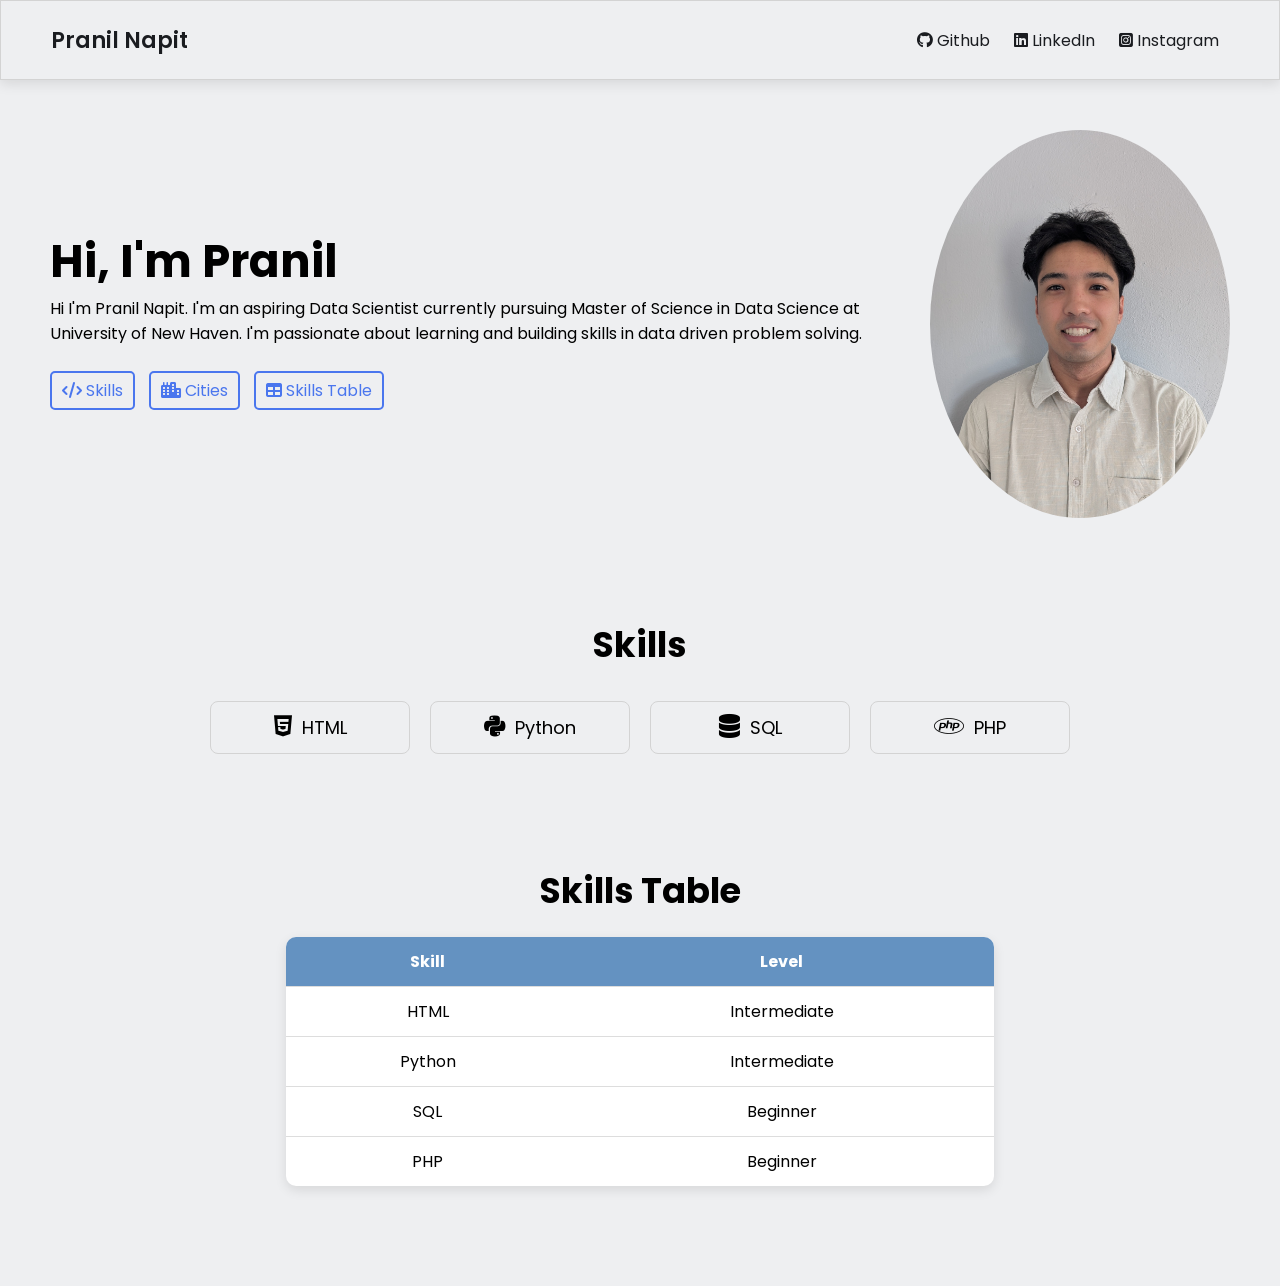
==== index.html @ d66a9ef5 "Fixed name fixed name" ====
<!DOCTYPE html>
<html lang="en">
<head>
    <meta charset="UTF-8">
    <meta name="viewport" content="width=device-width, initial-scale=1.0">
    <link rel="preconnect" href="https://fonts.googleapis.com">
    <link rel="preconnect" href="https://fonts.gstatic.com" crossorigin>
    <link href="https://fonts.googleapis.com/css2?family=Poppins:wght@400;600&display=swap" rel="stylesheet">
    <link rel="stylesheet" href="https://cdnjs.cloudflare.com/ajax/libs/font-awesome/6.5.0/css/all.min.css">
    <link rel="stylesheet" href="styles.css">
    <title>Profile</title>
</head>
<body>
    <!-- Nav Bar and Socials -->
    <nav>
        <div class="left">
            <a href="Profile.html">Pranil Napit</a>
        </div>

        <div class="right">
            <a href="https://github.com/pranilnapit" target="_blank">
                <i class="fa-brands fa-github"></i>
                <span>Github</span>
            </a>
            <a href="https://www.linkedin.com/in/pranil-napit-26a49a211/">
                <i class="fa-brands fa-linkedin"></i>
                <span>LinkedIn</span>
            </a>
            <a href="https://www.instagram.com/__pranil__?igsh=OTFpZHY0bGV0dnFt">
                <i class="fa-brands fa-square-instagram"></i>
                <span>Instagram</span>
            </a>
        </div>
    </nav>
    <main>
        <!-- BIO -->
         <section class="bio">
            <div class="text">
                <h2>Hi, I'm Pranil</h2>
                <p>
                    Hi I'm Pranil Napit. I'm an aspiring Data Scientist currently pursuing
                    Master of Science in Data Science at University of New Haven.
                    I'm passionate about learning and building skills in data driven
                    problem solving.
                </p>

                <div class="links">
                    <a href="#skills">
                        <i class="fa-solid fa-code"></i>
                        <span>Skills</span>
                    </a>

                    <a href="cities.html">
                        <i class="fa-solid fa-city"></i>
                        <span>Cities</span>
                    </a>

                    <a href="#table">
                        <i class="fa-solid fa-table"></i>
                        <span>Skills Table</span>
                    </a>
                </div>
            </div>
            <div class="image">
                <img src="img.jpg" alt="My Image">
            </div>
         </section>

         <!-- Skills -->
          <section id="skills" class="skillset">
                <h2>Skills</h2>
                <div class="boxes">
                    <div class="box">
                        <i class="fa-brands fa-html5"></i>
                        <span>HTML</span>
                    </div>

                    <div class="box">
                        <i class="fa-brands fa-python"></i>
                        <span>Python</span>
                    </div>

                    <div class="box">
                        <i class="fa-solid fa-database"></i>
                        <span>SQL</span>
                    </div>

                    <div class="box">
                        <i class="fa-brands fa-php"></i>
                        <span>PHP</span>
                    </div>
                </div>
          </section>

          <!-- Table -->
           <section id="table" class="skilltable">
                <h2>Skills Table</h2>
                <table>
                    <tr>
                        <th>Skill</th>
                        <th>Level</th>
                    </tr>
                    <tr>
                        <td>HTML</td>
                        <td>Intermediate</td>
                    </tr>
                    <tr>
                        <td>Python</td>
                        <td>Intermediate</td>
                    </tr>
                    <tr>
                        <td>SQL</td>
                        <td>Beginner</td>
                    </tr>
                    <tr>
                        <td>PHP</td>
                        <td>Beginner</td>
                    </tr>
                </table>
           </section>
    </main>
</body>
</html>
---- styles.css ----
:root{
    --text-color: #1a1c20;
    --link-color: #4a76ee;
     --background-color: #eeeff1;
}

* {
    margin: 0;
    padding: 0;
    box-sizing: border-box;
}

html {
    scroll-behavior: smooth;
}

body{
    font-family: 'Poppins', sans-serif;
    background-color: var(--background-color);
}

a{
    color: var(--link-color);
    text-decoration: none;
}

/* Profile page styling */
/* Nav bar */
nav {
    display: flex;
    justify-content: space-between;
    align-items: center;
    padding: 0 50px;
    height: 80px;
    border: 1.5px solid #d3d3d3;
    box-shadow: 0 4px 12px rgba(0, 0, 0, 0.1);
}

nav .left a {
    color: var(--text-color);
    font-size: 22px;
    font-weight: 600;
}

nav .right a {
    color: var(--text-color);
    margin: 0 10px;
}

/* Bio */

.bio {
    display: flex;
    justify-content: space-between;
    padding: 0 50px;
    margin: 50px 0;
    align-items: center;
    gap: 40px;
    margin-bottom: 100px;
}

.bio .text {
    flex: 5;
}

.bio .text h2 {
    font-size: 45px;
}

.bio .text .links {
    margin-top: 25px;
}

.bio .text .links a {
    display: inline-block;
    padding: 5px 10px;
    border: 2px solid var(--link-color);
    border-radius: 5px;
    margin-right: 10px;
    margin-bottom: 10px;
    transition: .1s;
}

.bio .text .links a:hover{
    color: var(--text-color);
    border: 2px solid var(--text-color);
}

.bio .image {
    flex: 2;
    display: flex;
    justify-content: right;
}

.bio .image img {
    border-radius: 50%;
    width: 300px;
}

/* Skills */

.skillset {
    padding: 0 50px;
    margin-bottom: 100px;
}

.skillset h2 {
    text-align: center;
    font-size: 35px;
    margin-bottom: 20px;
}

.skillset .boxes {
    display: flex;
    justify-content: center;
    flex-wrap: wrap;
}

.skillset .boxes .box {
    display: flex;
    justify-content: center;
    align-content: center;
    width: 200px;
    padding: 12px 20px;
    border: 1.5px solid #d3d3d3;
    border-radius: 8px;
    margin: 10px;
    gap: 10px;
}

.skillset .boxes .box i {
    font-size: 24px;
    object-fit: contain;
    border-radius: 2px;
}

.skillset .boxes .box span {
    font-size: 18px;
}

/* Table */

.skilltable {
    padding: 0 50px;
    margin-bottom: 100px;
}

.skilltable h2 {
    text-align: center;
    font-size: 35px;
    margin-bottom: 20px;
}

table {
    border-collapse: separate;
    border-spacing: 0;
    border-radius: 10px;
    overflow: hidden;
    width: 60%;
    background-color: white;
    margin: 0 auto;
    box-shadow: 0 4px 12px rgba(0, 0, 0, 0.1);
}

th, td {
    padding: 12px 20px;
    text-align: center;
    border-bottom: 1px solid #ddd;
}

th {
    background-color: #6492c1;
    color: white;
}

tr:last-child td {
    border-bottom: none;
}

/* Cities Page Styling   */

.cities {
    padding: 0 50px;
    margin: 50px 0 100px 0;
}

.cities h1 {
    text-align: center;
    font-size: 40px;
    margin-bottom: 30px;
    color: var(--text-color);
}

.cities h2 {
    text-align: center;
    font-size: 28px;
    margin: 40px 0 20px 0;
    color: var(--text-color);
}

/* Lists */

.cities ul,
.cities ol {
    width: 60%;
    margin: 0 auto 40px auto;
}

.cities li {
    background-color: white;
    margin-bottom: 15px;
    padding: 15px 20px;
    border-radius: 8px;
    box-shadow: 0 4px 12px rgba(0, 0, 0, 0.05);
    font-weight: 600;
}

.cities li p {
    margin-top: 8px;
    font-weight: 400;
    color: #555;
}
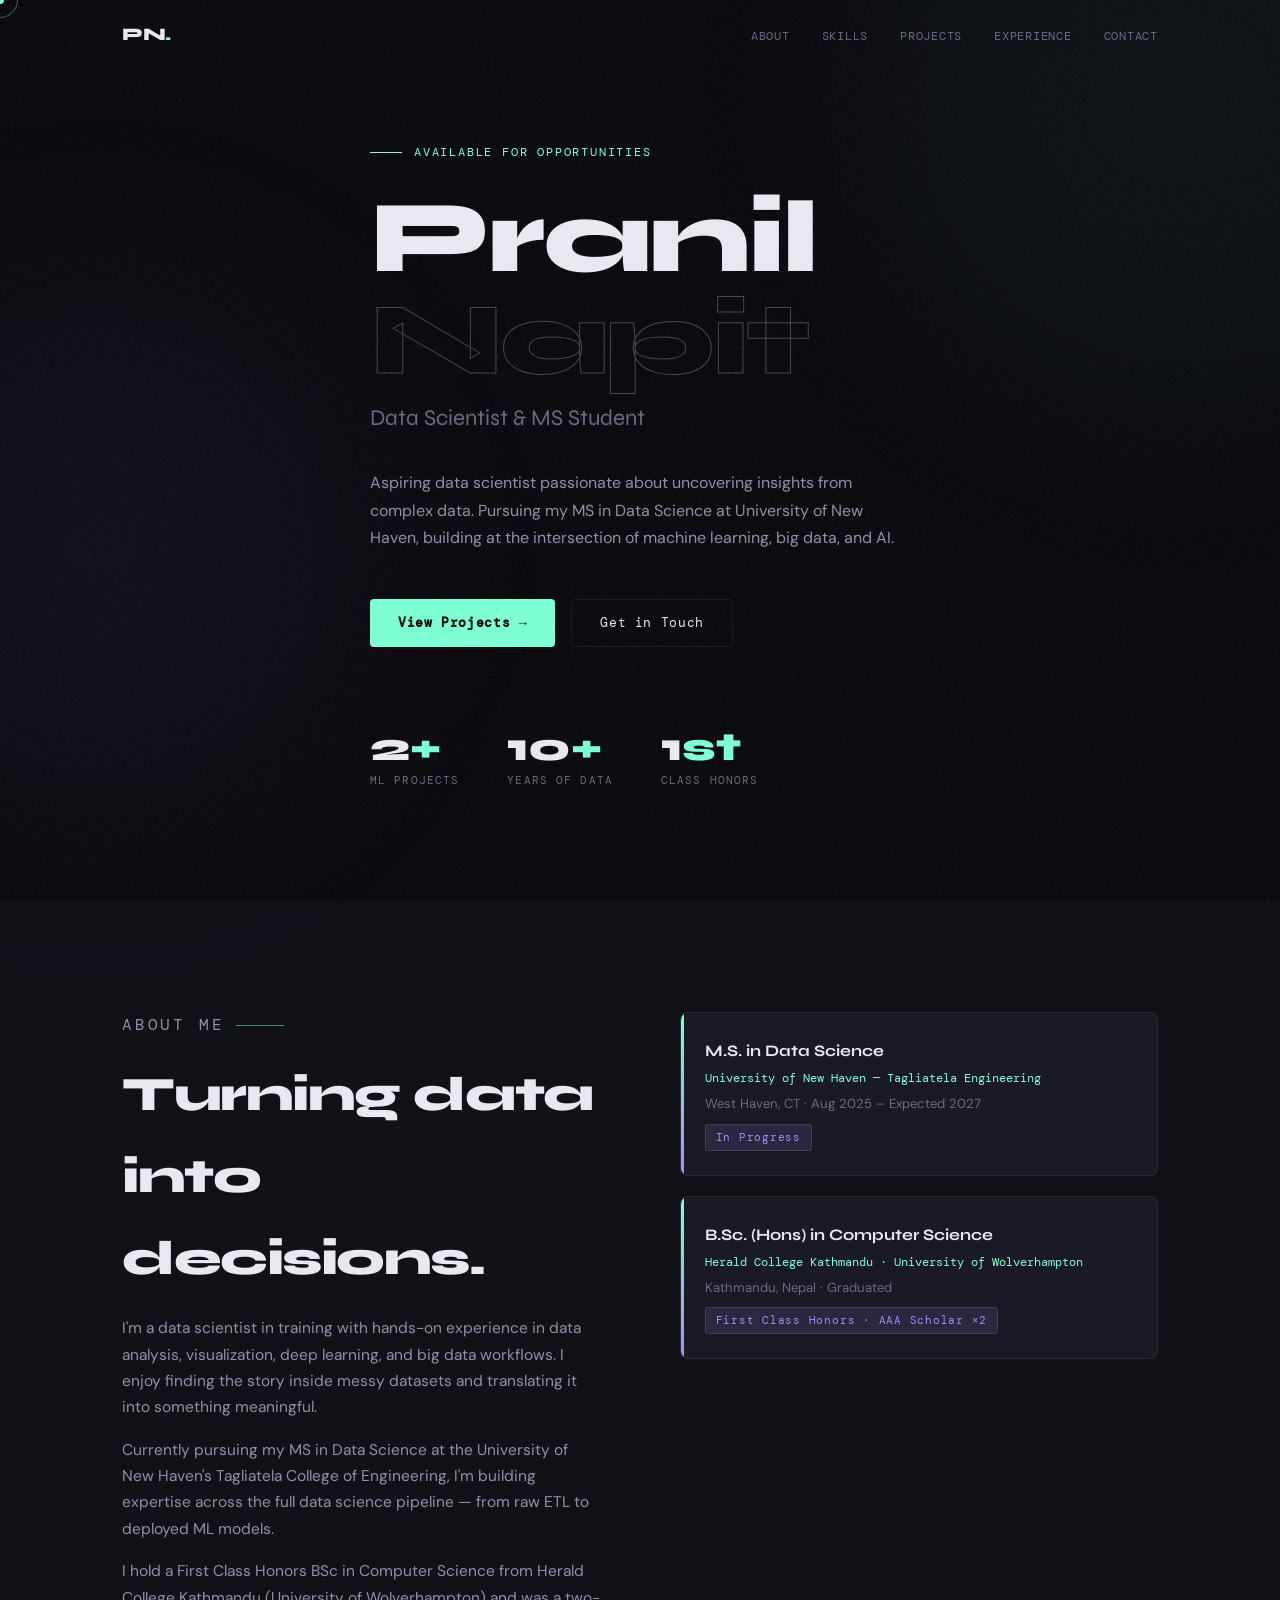
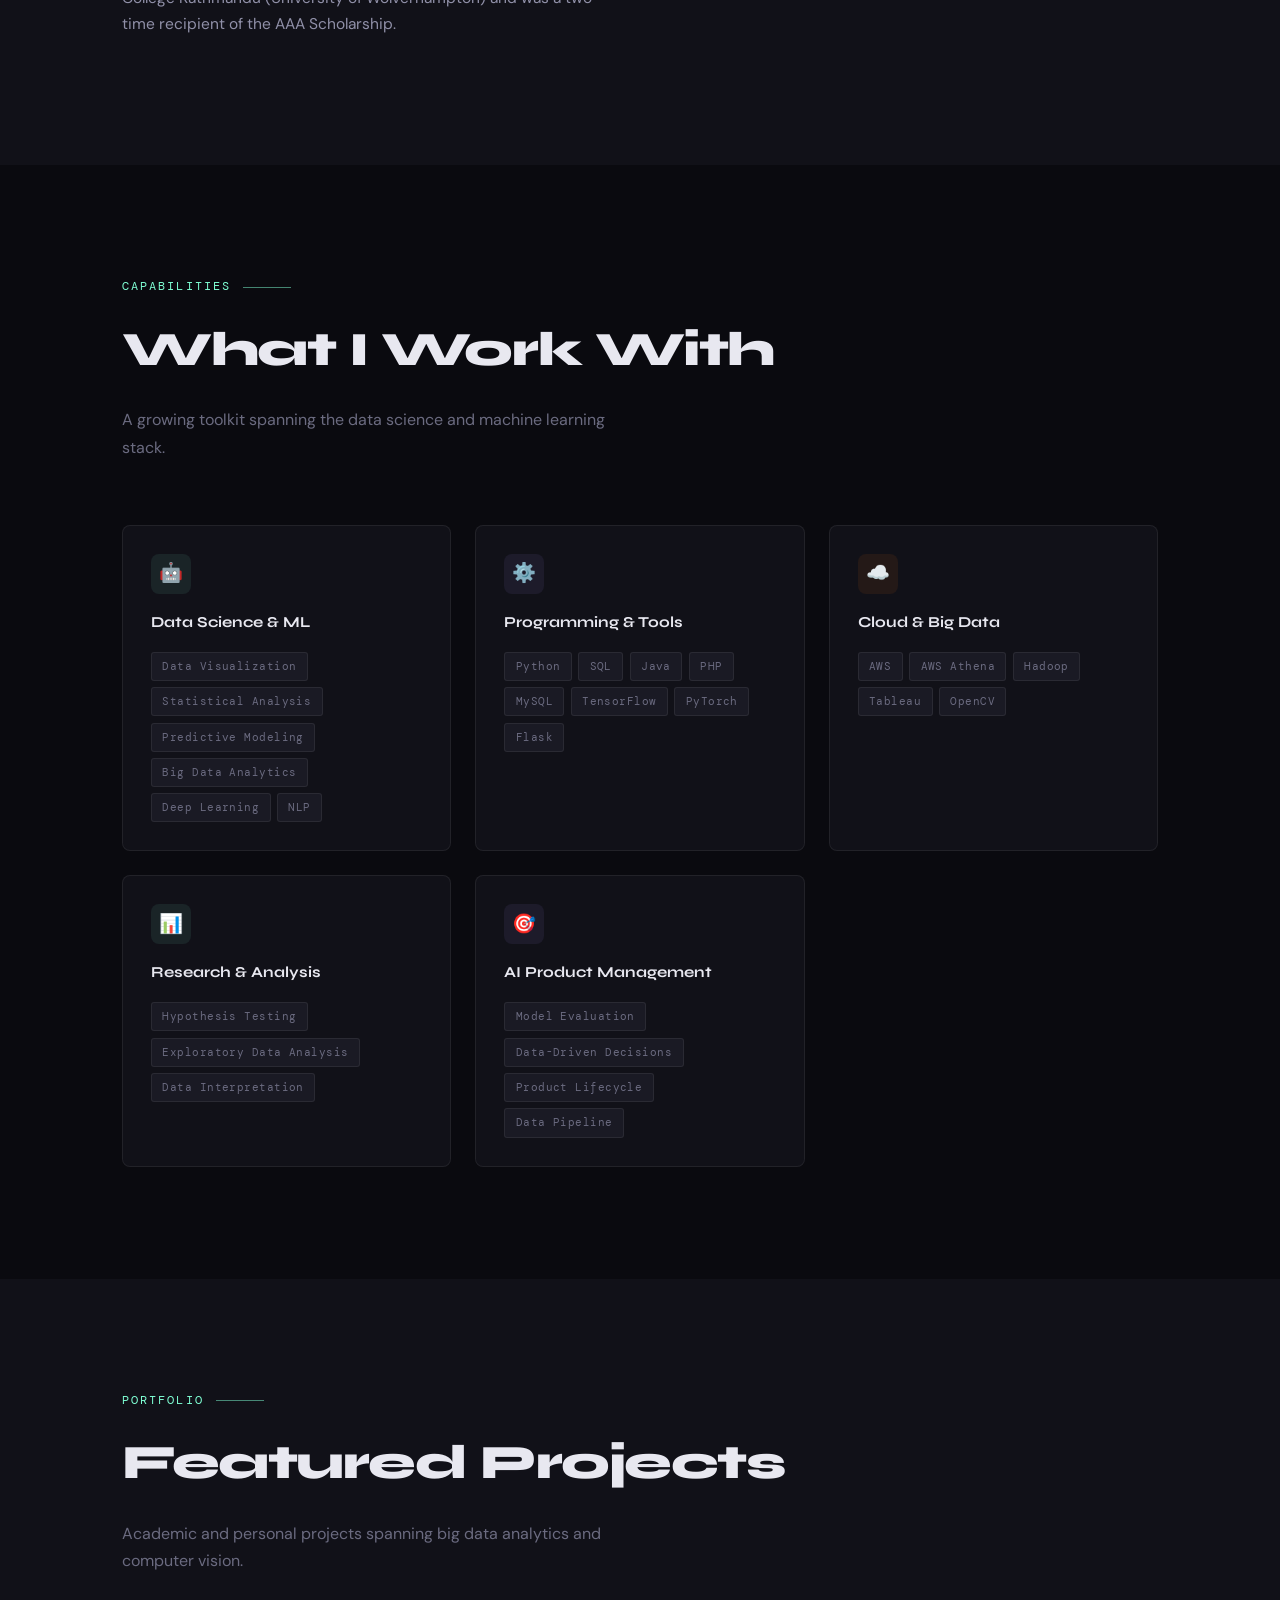
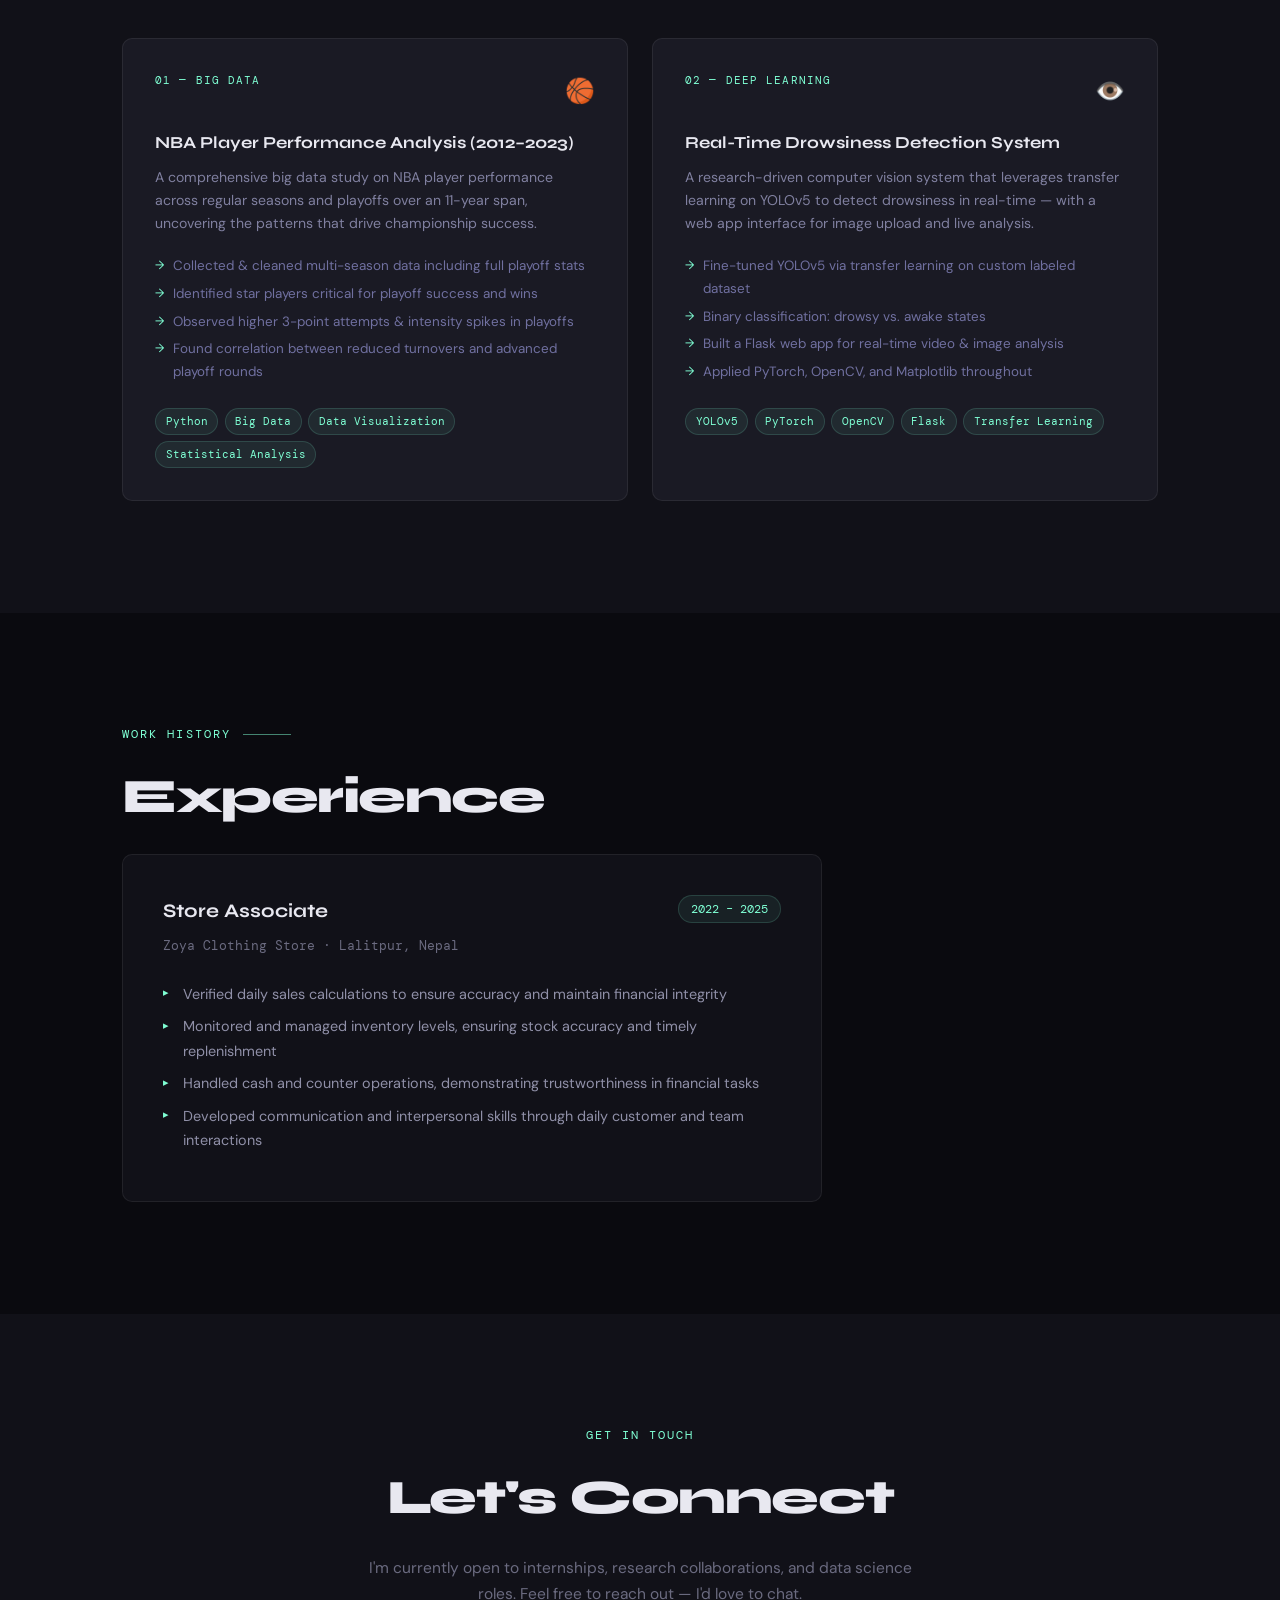
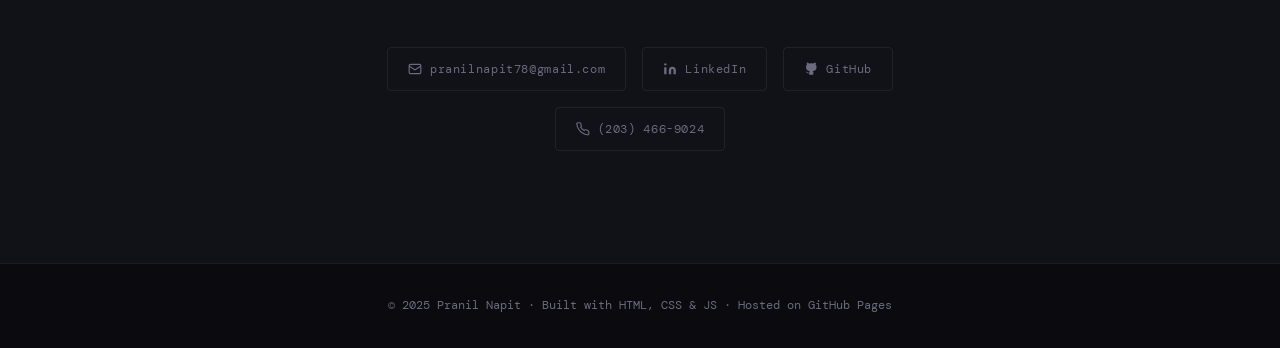
==== commit ec78dc0e: "Some Changes Final maybe" ====
--- a/index.html
+++ b/index.html
@@ -1,123 +1,695 @@
 <!DOCTYPE html>
 <html lang="en">
 <head>
-    <meta charset="UTF-8">
-    <meta name="viewport" content="width=device-width, initial-scale=1.0">
-    <link rel="preconnect" href="https://fonts.googleapis.com">
-    <link rel="preconnect" href="https://fonts.gstatic.com" crossorigin>
-    <link href="https://fonts.googleapis.com/css2?family=Poppins:wght@400;600&display=swap" rel="stylesheet">
-    <link rel="stylesheet" href="https://cdnjs.cloudflare.com/ajax/libs/font-awesome/6.5.0/css/all.min.css">
-    <link rel="stylesheet" href="styles.css">
-    <title>Profile</title>
+  <meta charset="UTF-8" />
+  <meta name="viewport" content="width=device-width, initial-scale=1.0"/>
+  <title>Pranil Napit — Data Scientist</title>
+  <link rel="preconnect" href="https://fonts.googleapis.com">
+  <link rel="preconnect" href="https://fonts.gstatic.com" crossorigin>
+  <link href="https://fonts.googleapis.com/css2?family=Syne:wght@400;600;700;800&family=DM+Mono:ital,wght@0,300;0,400;1,300&family=DM+Sans:ital,opsz,wght@0,9..40,300;0,9..40,400;1,9..40,300&display=swap" rel="stylesheet">
+  <style>
+    *, *::before, *::after { box-sizing: border-box; margin: 0; padding: 0; }
+
+    :root {
+      --bg:        #0a0a0f;
+      --bg2:       #111118;
+      --bg3:       #1a1a24;
+      --border:    rgba(255,255,255,0.07);
+      --text:      #e8e8f0;
+      --muted:     #6b6b80;
+      --accent:    #7fffd4;   /* aquamarine */
+      --accent2:   #a78bfa;   /* violet */
+      --accent3:   #f97316;   /* orange dot */
+      --font-head: 'Syne', sans-serif;
+      --font-mono: 'DM Mono', monospace;
+      --font-body: 'DM Sans', sans-serif;
+    }
+
+    html { scroll-behavior: smooth; }
+
+    body {
+      background: var(--bg);
+      color: var(--text);
+      font-family: var(--font-body);
+      font-size: 16px;
+      line-height: 1.7;
+      overflow-x: hidden;
+    }
+
+    /* ── NOISE OVERLAY ── */
+    body::before {
+      content: '';
+      position: fixed; inset: 0; z-index: 0;
+      background-image: url("data:image/svg+xml,%3Csvg viewBox='0 0 256 256' xmlns='http://www.w3.org/2000/svg'%3E%3Cfilter id='noise'%3E%3CfeTurbulence type='fractalNoise' baseFrequency='0.9' numOctaves='4' stitchTiles='stitch'/%3E%3C/filter%3E%3Crect width='100%25' height='100%25' filter='url(%23noise)' opacity='0.03'/%3E%3C/svg%3E");
+      pointer-events: none;
+    }
+
+    /* ── GRADIENT BLOBS ── */
+    .blob {
+      position: fixed; border-radius: 50%;
+      filter: blur(120px); pointer-events: none; z-index: 0;
+    }
+    .blob-1 { width: 600px; height: 600px; background: rgba(127,255,212,0.04); top: -200px; right: -200px; }
+    .blob-2 { width: 500px; height: 500px; background: rgba(167,139,250,0.05); bottom: 100px; left: -150px; }
+
+    /* ── CURSOR DOT ── */
+    #cursor {
+      width: 8px; height: 8px; border-radius: 50%;
+      background: var(--accent);
+      position: fixed; pointer-events: none; z-index: 9999;
+      transform: translate(-50%,-50%);
+      transition: transform 0.1s, width 0.2s, height 0.2s, background 0.2s;
+    }
+    #cursor-ring {
+      width: 36px; height: 36px; border-radius: 50%;
+      border: 1px solid rgba(127,255,212,0.4);
+      position: fixed; pointer-events: none; z-index: 9998;
+      transform: translate(-50%,-50%);
+      transition: transform 0.18s ease, width 0.3s, height 0.3s;
+    }
+
+    /* ── LAYOUT ── */
+    .container { max-width: 1100px; margin: 0 auto; padding: 0 2rem; position: relative; z-index: 1; }
+
+    /* ── NAV ── */
+    nav {
+      position: fixed; top: 0; left: 0; right: 0; z-index: 100;
+      padding: 1.25rem 0;
+      border-bottom: 1px solid transparent;
+      transition: background 0.4s, border-color 0.4s, backdrop-filter 0.4s;
+    }
+    nav.scrolled {
+      background: rgba(10,10,15,0.85);
+      backdrop-filter: blur(20px);
+      border-color: var(--border);
+    }
+    nav .container { display: flex; align-items: center; justify-content: space-between; }
+    .nav-logo {
+      font-family: var(--font-head);
+      font-weight: 800;
+      font-size: 1.1rem;
+      letter-spacing: -0.02em;
+      color: var(--text);
+      text-decoration: none;
+    }
+    .nav-logo span { color: var(--accent); }
+    .nav-links { display: flex; gap: 2rem; list-style: none; }
+    .nav-links a {
+      font-family: var(--font-mono);
+      font-size: 0.78rem;
+      letter-spacing: 0.06em;
+      color: var(--muted);
+      text-decoration: none;
+      transition: color 0.2s;
+      text-transform: uppercase;
+    }
+    .nav-links a:hover { color: var(--accent); }
+
+    /* ── HERO ── */
+    #hero {
+      min-height: 100vh;
+      display: flex; align-items: center;
+      padding: 8rem 0 6rem;
+    }
+    .hero-tag {
+      font-family: var(--font-mono);
+      font-size: 0.75rem;
+      letter-spacing: 0.15em;
+      color: var(--accent);
+      text-transform: uppercase;
+      margin-bottom: 1.5rem;
+      display: flex; align-items: center; gap: 0.75rem;
+      opacity: 0; animation: fadeUp 0.7s 0.2s forwards;
+    }
+    .hero-tag::before { content: ''; display: block; width: 32px; height: 1px; background: var(--accent); }
+    .hero-name {
+      font-family: var(--font-head);
+      font-weight: 800;
+      font-size: clamp(3.5rem, 8vw, 7rem);
+      line-height: 1;
+      letter-spacing: -0.03em;
+      margin-bottom: 0.5rem;
+      opacity: 0; animation: fadeUp 0.7s 0.35s forwards;
+    }
+    .hero-name .first { color: var(--text); }
+    .hero-name .last  {
+      -webkit-text-stroke: 1px rgba(255,255,255,0.25);
+      color: transparent;
+    }
+    .hero-title {
+      font-family: var(--font-head);
+      font-size: clamp(1rem, 2.5vw, 1.4rem);
+      color: var(--muted);
+      font-weight: 400;
+      margin-bottom: 2rem;
+      opacity: 0; animation: fadeUp 0.7s 0.5s forwards;
+    }
+    .hero-desc {
+      max-width: 540px;
+      color: #9090a8;
+      font-size: 1rem;
+      margin-bottom: 3rem;
+      opacity: 0; animation: fadeUp 0.7s 0.65s forwards;
+    }
+    .hero-cta {
+      display: flex; gap: 1rem; flex-wrap: wrap;
+      opacity: 0; animation: fadeUp 0.7s 0.8s forwards;
+    }
+    .btn {
+      display: inline-flex; align-items: center; gap: 0.5rem;
+      padding: 0.75rem 1.75rem;
+      font-family: var(--font-mono); font-size: 0.8rem;
+      letter-spacing: 0.05em; text-decoration: none;
+      border-radius: 4px; transition: all 0.25s; cursor: pointer;
+      border: none;
+    }
+    .btn-primary {
+      background: var(--accent); color: #0a0a0f; font-weight: 600;
+    }
+    .btn-primary:hover { background: #5ee8bb; transform: translateY(-2px); box-shadow: 0 8px 24px rgba(127,255,212,0.2); }
+    .btn-ghost {
+      background: transparent; color: var(--text);
+      border: 1px solid var(--border);
+    }
+    .btn-ghost:hover { border-color: var(--accent); color: var(--accent); transform: translateY(-2px); }
+
+    .hero-stats {
+      display: flex; gap: 3rem; margin-top: 5rem;
+      opacity: 0; animation: fadeUp 0.7s 1s forwards;
+    }
+    .stat-num {
+      font-family: var(--font-head);
+      font-size: 2.5rem; font-weight: 800;
+      color: var(--text); line-height: 1;
+    }
+    .stat-num span { color: var(--accent); }
+    .stat-label {
+      font-family: var(--font-mono); font-size: 0.7rem;
+      letter-spacing: 0.1em; color: var(--muted);
+      text-transform: uppercase; margin-top: 0.25rem;
+    }
+
+    /* ── SECTION BASE ── */
+    section { padding: 7rem 0; }
+    .section-label {
+      font-family: var(--font-mono); font-size: 0.72rem;
+      letter-spacing: 0.18em; color: var(--accent);
+      text-transform: uppercase; margin-bottom: 0.75rem;
+      display: flex; align-items: center; gap: 0.75rem;
+    }
+    .section-label::after { content: ''; flex: 1; max-width: 48px; height: 1px; background: var(--accent); opacity: 0.5; }
+    .section-title {
+      font-family: var(--font-head); font-weight: 800;
+      font-size: clamp(2rem, 4vw, 3rem);
+      letter-spacing: -0.03em; margin-bottom: 1rem;
+    }
+    .section-sub { color: var(--muted); font-size: 1rem; max-width: 520px; margin-bottom: 4rem; }
+
+    /* ── ABOUT ── */
+    #about { background: var(--bg2); }
+    .about-grid { display: grid; grid-template-columns: 1fr 1fr; gap: 5rem; align-items: start; }
+    .about-text p { color: #9090a8; margin-bottom: 1rem; font-size: 0.97rem; }
+    .edu-block {
+      background: var(--bg3);
+      border: 1px solid var(--border);
+      border-radius: 8px;
+      padding: 1.5rem;
+      margin-bottom: 1.25rem;
+      position: relative; overflow: hidden;
+      transition: border-color 0.25s, transform 0.25s;
+    }
+    .edu-block:hover { border-color: rgba(127,255,212,0.25); transform: translateY(-3px); }
+    .edu-block::before {
+      content: ''; position: absolute; left: 0; top: 0; bottom: 0;
+      width: 3px; background: linear-gradient(to bottom, var(--accent), var(--accent2));
+    }
+    .edu-degree { font-family: var(--font-head); font-weight: 700; font-size: 1rem; margin-bottom: 0.25rem; }
+    .edu-school { font-family: var(--font-mono); font-size: 0.78rem; color: var(--accent); margin-bottom: 0.25rem; }
+    .edu-meta { font-size: 0.82rem; color: var(--muted); }
+    .edu-badge {
+      display: inline-block; margin-top: 0.5rem;
+      font-family: var(--font-mono); font-size: 0.68rem;
+      letter-spacing: 0.07em; padding: 0.2rem 0.6rem;
+      background: rgba(167,139,250,0.12); color: var(--accent2);
+      border-radius: 3px; border: 1px solid rgba(167,139,250,0.2);
+    }
+
+    /* ── SKILLS ── */
+    #skills { background: var(--bg); }
+    .skills-grid { display: grid; grid-template-columns: repeat(auto-fill, minmax(280px, 1fr)); gap: 1.5rem; }
+    .skill-card {
+      background: var(--bg2); border: 1px solid var(--border);
+      border-radius: 8px; padding: 1.75rem;
+      transition: border-color 0.25s, transform 0.25s;
+    }
+    .skill-card:hover { border-color: rgba(127,255,212,0.2); transform: translateY(-4px); }
+    .skill-card-icon {
+      width: 40px; height: 40px; border-radius: 8px;
+      display: flex; align-items: center; justify-content: center;
+      font-size: 1.2rem; margin-bottom: 1rem;
+    }
+    .skill-card-title { font-family: var(--font-head); font-weight: 700; font-size: 0.95rem; margin-bottom: 1rem; }
+    .skill-tags { display: flex; flex-wrap: wrap; gap: 0.4rem; }
+    .tag {
+      font-family: var(--font-mono); font-size: 0.7rem;
+      letter-spacing: 0.04em;
+      padding: 0.25rem 0.65rem; border-radius: 3px;
+      background: var(--bg3); border: 1px solid var(--border);
+      color: var(--muted);
+    }
+
+    /* ── PROJECTS ── */
+    #projects { background: var(--bg2); }
+    .projects-grid { display: grid; grid-template-columns: repeat(auto-fill, minmax(340px, 1fr)); gap: 1.5rem; }
+    .project-card {
+      background: var(--bg3); border: 1px solid var(--border);
+      border-radius: 10px; overflow: hidden;
+      transition: border-color 0.3s, transform 0.3s;
+    }
+    .project-card:hover { border-color: rgba(127,255,212,0.3); transform: translateY(-5px); }
+    .project-header {
+      padding: 2rem 2rem 0;
+      display: flex; justify-content: space-between; align-items: flex-start;
+    }
+    .project-num {
+      font-family: var(--font-mono); font-size: 0.7rem;
+      color: var(--accent); letter-spacing: 0.1em;
+    }
+    .project-icon { font-size: 1.5rem; }
+    .project-body { padding: 1.25rem 2rem 2rem; }
+    .project-title {
+      font-family: var(--font-head); font-weight: 700;
+      font-size: 1.05rem; margin-bottom: 0.75rem; line-height: 1.3;
+    }
+    .project-desc { font-size: 0.88rem; color: #8080a0; line-height: 1.65; margin-bottom: 1.25rem; }
+    .project-bullets { list-style: none; margin-bottom: 1.5rem; }
+    .project-bullets li {
+      font-size: 0.84rem; color: #7070a0;
+      padding-left: 1.1rem; position: relative; margin-bottom: 0.3rem;
+    }
+    .project-bullets li::before {
+      content: '→'; position: absolute; left: 0;
+      color: var(--accent); font-size: 0.75rem;
+    }
+    .project-footer { display: flex; flex-wrap: wrap; gap: 0.4rem; }
+    .chip {
+      font-family: var(--font-mono); font-size: 0.67rem;
+      padding: 0.2rem 0.6rem; border-radius: 100px;
+      background: rgba(127,255,212,0.07);
+      color: var(--accent); border: 1px solid rgba(127,255,212,0.15);
+    }
+
+    /* ── EXPERIENCE ── */
+    #experience { background: var(--bg); }
+    .exp-card {
+      background: var(--bg2); border: 1px solid var(--border);
+      border-radius: 10px; padding: 2.5rem;
+      max-width: 700px;
+      transition: border-color 0.25s;
+    }
+    .exp-card:hover { border-color: rgba(127,255,212,0.2); }
+    .exp-header { display: flex; justify-content: space-between; align-items: flex-start; margin-bottom: 0.5rem; flex-wrap: wrap; gap: 0.5rem; }
+    .exp-title { font-family: var(--font-head); font-weight: 700; font-size: 1.2rem; }
+    .exp-date { font-family: var(--font-mono); font-size: 0.75rem; color: var(--accent); padding: 0.2rem 0.75rem; background: rgba(127,255,212,0.07); border-radius: 100px; border: 1px solid rgba(127,255,212,0.15); }
+    .exp-company { font-family: var(--font-mono); font-size: 0.82rem; color: var(--muted); margin-bottom: 1.5rem; }
+    .exp-list { list-style: none; }
+    .exp-list li {
+      font-size: 0.9rem; color: #9090a8;
+      padding-left: 1.25rem; position: relative; margin-bottom: 0.5rem;
+    }
+    .exp-list li::before {
+      content: '▸'; position: absolute; left: 0;
+      color: var(--accent); font-size: 0.7rem; top: 0.1rem;
+    }
+
+    /* ── CONTACT ── */
+    #contact {
+      background: var(--bg2);
+      text-align: center;
+    }
+    .contact-inner { max-width: 560px; margin: 0 auto; }
+    .contact-inner .section-label { justify-content: center; }
+    .contact-inner .section-label::after { display: none; }
+    .contact-links { display: flex; gap: 1rem; justify-content: center; flex-wrap: wrap; margin-top: 2.5rem; }
+    .contact-link {
+      display: inline-flex; align-items: center; gap: 0.5rem;
+      font-family: var(--font-mono); font-size: 0.78rem;
+      letter-spacing: 0.05em; color: var(--muted);
+      text-decoration: none;
+      padding: 0.65rem 1.25rem;
+      border: 1px solid var(--border);
+      border-radius: 4px;
+      transition: all 0.25s;
+    }
+    .contact-link:hover { color: var(--accent); border-color: var(--accent); background: rgba(127,255,212,0.05); transform: translateY(-2px); }
+
+    /* ── FOOTER ── */
+    footer {
+      padding: 2rem 0;
+      border-top: 1px solid var(--border);
+      text-align: center;
+      font-family: var(--font-mono); font-size: 0.72rem;
+      color: var(--muted);
+    }
+
+    /* ── ANIMATIONS ── */
+    @keyframes fadeUp {
+      from { opacity: 0; transform: translateY(24px); }
+      to   { opacity: 1; transform: translateY(0); }
+    }
+    .reveal {
+      opacity: 0; transform: translateY(30px);
+      transition: opacity 0.7s ease, transform 0.7s ease;
+    }
+    .reveal.visible { opacity: 1; transform: translateY(0); }
+
+    /* ── SCROLLBAR ── */
+    ::-webkit-scrollbar { width: 5px; }
+    ::-webkit-scrollbar-track { background: var(--bg); }
+    ::-webkit-scrollbar-thumb { background: var(--bg3); border-radius: 3px; }
+
+    /* ── RESPONSIVE ── */
+    @media (max-width: 768px) {
+      .about-grid { grid-template-columns: 1fr; gap: 3rem; }
+      .projects-grid { grid-template-columns: 1fr; }
+      .hero-stats { gap: 2rem; flex-wrap: wrap; }
+      .nav-links { display: none; }
+    }
+  </style>
 </head>
 <body>
-    <!-- Nav Bar and Socials -->
-    <nav>
-        <div class="left">
-            <a href="Profile.html">Pranil Napit</a>
-        </div>
-
-        <div class="right">
-            <a href="https://github.com/pranilnapit" target="_blank">
-                <i class="fa-brands fa-github"></i>
-                <span>Github</span>
-            </a>
-            <a href="https://www.linkedin.com/in/pranil-napit-26a49a211/">
-                <i class="fa-brands fa-linkedin"></i>
-                <span>LinkedIn</span>
-            </a>
-            <a href="https://www.instagram.com/__pranil__?igsh=OTFpZHY0bGV0dnFt">
-                <i class="fa-brands fa-square-instagram"></i>
-                <span>Instagram</span>
-            </a>
-        </div>
-    </nav>
-    <main>
-        <!-- BIO -->
-         <section class="bio">
-            <div class="text">
-                <h2>Hi, I'm Pranil</h2>
-                <p>
-                    Hi I'm Pranil Napit. I'm an aspiring Data Scientist currently pursuing
-                    Master of Science in Data Science at University of New Haven.
-                    I'm passionate about learning and building skills in data driven
-                    problem solving.
-                </p>
-
-                <div class="links">
-                    <a href="#skills">
-                        <i class="fa-solid fa-code"></i>
-                        <span>Skills</span>
-                    </a>
-
-                    <a href="cities.html">
-                        <i class="fa-solid fa-city"></i>
-                        <span>Cities</span>
-                    </a>
-
-                    <a href="#table">
-                        <i class="fa-solid fa-table"></i>
-                        <span>Skills Table</span>
-                    </a>
-                </div>
+
+  <!-- Blobs -->
+  <div class="blob blob-1"></div>
+  <div class="blob blob-2"></div>
+
+  <!-- Custom cursor -->
+  <div id="cursor"></div>
+  <div id="cursor-ring"></div>
+
+  <!-- NAV -->
+  <nav id="nav">
+    <div class="container">
+      <a href="#hero" class="nav-logo">PN<span>.</span></a>
+      <ul class="nav-links">
+        <li><a href="#about">About</a></li>
+        <li><a href="#skills">Skills</a></li>
+        <li><a href="#projects">Projects</a></li>
+        <li><a href="#experience">Experience</a></li>
+        <li><a href="#contact">Contact</a></li>
+      </ul>
+    </div>
+  </nav>
+
+  <!-- HERO -->
+  <section id="hero">
+    <div class="container">
+      <p class="hero-tag">Available for opportunities</p>
+      <h1 class="hero-name">
+        <span class="first">Pranil</span><br>
+        <span class="last">Napit</span>
+      </h1>
+      <p class="hero-title">Data Scientist & MS Student</p>
+      <p class="hero-desc">
+        Aspiring data scientist passionate about uncovering insights from complex data. 
+        Pursuing my MS in Data Science at University of New Haven, building at the 
+        intersection of machine learning, big data, and AI.
+      </p>
+      <div class="hero-cta">
+        <a href="#projects" class="btn btn-primary">View Projects →</a>
+        <a href="#contact" class="btn btn-ghost">Get in Touch</a>
+      </div>
+      <div class="hero-stats">
+        <div>
+          <div class="stat-num">2<span>+</span></div>
+          <div class="stat-label">ML Projects</div>
+        </div>
+        <div>
+          <div class="stat-num">10<span>+</span></div>
+          <div class="stat-label">Years of Data</div>
+        </div>
+        <div>
+          <div class="stat-num">1<span>st</span></div>
+          <div class="stat-label">Class Honors</div>
+        </div>
+      </div>
+    </div>
+  </section>
+
+  <!-- ABOUT -->
+  <section id="about">
+    <div class="container">
+      <div class="about-grid">
+        <div class="about-text">
+          <p class="section-label">About Me</p>
+          <h2 class="section-title">Turning data<br>into decisions.</h2>
+          <p>I'm a data scientist in training with hands-on experience in data analysis, visualization, deep learning, and big data workflows. I enjoy finding the story inside messy datasets and translating it into something meaningful.</p>
+          <p>Currently pursuing my MS in Data Science at the University of New Haven's Tagliatela College of Engineering, I'm building expertise across the full data science pipeline — from raw ETL to deployed ML models.</p>
+          <p>I hold a First Class Honors BSc in Computer Science from Herald College Kathmandu (University of Wolverhampton) and was a two-time recipient of the AAA Scholarship.</p>
+        </div>
+        <div class="about-edu reveal">
+          <div class="edu-block">
+            <div class="edu-degree">M.S. in Data Science</div>
+            <div class="edu-school">University of New Haven — Tagliatela Engineering</div>
+            <div class="edu-meta">West Haven, CT · Aug 2025 – Expected 2027</div>
+            <div class="edu-badge">In Progress</div>
+          </div>
+          <div class="edu-block">
+            <div class="edu-degree">B.Sc. (Hons) in Computer Science</div>
+            <div class="edu-school">Herald College Kathmandu · University of Wolverhampton</div>
+            <div class="edu-meta">Kathmandu, Nepal · Graduated</div>
+            <div class="edu-badge">First Class Honors · AAA Scholar ×2</div>
+          </div>
+        </div>
+      </div>
+    </div>
+  </section>
+
+  <!-- SKILLS -->
+  <section id="skills">
+    <div class="container">
+      <p class="section-label reveal">Capabilities</p>
+      <h2 class="section-title reveal">What I Work With</h2>
+      <p class="section-sub reveal">A growing toolkit spanning the data science and machine learning stack.</p>
+      <div class="skills-grid">
+        <div class="skill-card reveal">
+          <div class="skill-card-icon" style="background:rgba(127,255,212,0.08);">🤖</div>
+          <div class="skill-card-title">Data Science & ML</div>
+          <div class="skill-tags">
+            <span class="tag">Data Visualization</span>
+            <span class="tag">Statistical Analysis</span>
+            <span class="tag">Predictive Modeling</span>
+            <span class="tag">Big Data Analytics</span>
+            <span class="tag">Deep Learning</span>
+            <span class="tag">NLP</span>
+          </div>
+        </div>
+        <div class="skill-card reveal">
+          <div class="skill-card-icon" style="background:rgba(167,139,250,0.08);">⚙️</div>
+          <div class="skill-card-title">Programming & Tools</div>
+          <div class="skill-tags">
+            <span class="tag">Python</span>
+            <span class="tag">SQL</span>
+            <span class="tag">Java</span>
+            <span class="tag">PHP</span>
+            <span class="tag">MySQL</span>
+            <span class="tag">TensorFlow</span>
+            <span class="tag">PyTorch</span>
+            <span class="tag">Flask</span>
+          </div>
+        </div>
+        <div class="skill-card reveal">
+          <div class="skill-card-icon" style="background:rgba(249,115,22,0.08);">☁️</div>
+          <div class="skill-card-title">Cloud & Big Data</div>
+          <div class="skill-tags">
+            <span class="tag">AWS</span>
+            <span class="tag">AWS Athena</span>
+            <span class="tag">Hadoop</span>
+            <span class="tag">Tableau</span>
+            <span class="tag">OpenCV</span>
+          </div>
+        </div>
+        <div class="skill-card reveal">
+          <div class="skill-card-icon" style="background:rgba(127,255,212,0.08);">📊</div>
+          <div class="skill-card-title">Research & Analysis</div>
+          <div class="skill-tags">
+            <span class="tag">Hypothesis Testing</span>
+            <span class="tag">Exploratory Data Analysis</span>
+            <span class="tag">Data Interpretation</span>
+          </div>
+        </div>
+        <div class="skill-card reveal">
+          <div class="skill-card-icon" style="background:rgba(167,139,250,0.08);">🎯</div>
+          <div class="skill-card-title">AI Product Management</div>
+          <div class="skill-tags">
+            <span class="tag">Model Evaluation</span>
+            <span class="tag">Data-Driven Decisions</span>
+            <span class="tag">Product Lifecycle</span>
+            <span class="tag">Data Pipeline</span>
+          </div>
+        </div>
+      </div>
+    </div>
+  </section>
+
+  <!-- PROJECTS -->
+  <section id="projects">
+    <div class="container">
+      <p class="section-label reveal">Portfolio</p>
+      <h2 class="section-title reveal">Featured Projects</h2>
+      <p class="section-sub reveal">Academic and personal projects spanning big data analytics and computer vision.</p>
+      <div class="projects-grid">
+        <div class="project-card reveal">
+          <div class="project-header">
+            <span class="project-num">01 — BIG DATA</span>
+            <span class="project-icon">🏀</span>
+          </div>
+          <div class="project-body">
+            <div class="project-title">NBA Player Performance Analysis (2012–2023)</div>
+            <p class="project-desc">A comprehensive big data study on NBA player performance across regular seasons and playoffs over an 11-year span, uncovering the patterns that drive championship success.</p>
+            <ul class="project-bullets">
+              <li>Collected & cleaned multi-season data including full playoff stats</li>
+              <li>Identified star players critical for playoff success and wins</li>
+              <li>Observed higher 3-point attempts & intensity spikes in playoffs</li>
+              <li>Found correlation between reduced turnovers and advanced playoff rounds</li>
+            </ul>
+            <div class="project-footer">
+              <span class="chip">Python</span>
+              <span class="chip">Big Data</span>
+              <span class="chip">Data Visualization</span>
+              <span class="chip">Statistical Analysis</span>
             </div>
-            <div class="image">
-                <img src="img.jpg" alt="My Image">
+          </div>
+        </div>
+
+        <div class="project-card reveal">
+          <div class="project-header">
+            <span class="project-num">02 — DEEP LEARNING</span>
+            <span class="project-icon">👁️</span>
+          </div>
+          <div class="project-body">
+            <div class="project-title">Real-Time Drowsiness Detection System</div>
+            <p class="project-desc">A research-driven computer vision system that leverages transfer learning on YOLOv5 to detect drowsiness in real-time — with a web app interface for image upload and live analysis.</p>
+            <ul class="project-bullets">
+              <li>Fine-tuned YOLOv5 via transfer learning on custom labeled dataset</li>
+              <li>Binary classification: drowsy vs. awake states</li>
+              <li>Built a Flask web app for real-time video & image analysis</li>
+              <li>Applied PyTorch, OpenCV, and Matplotlib throughout</li>
+            </ul>
+            <div class="project-footer">
+              <span class="chip">YOLOv5</span>
+              <span class="chip">PyTorch</span>
+              <span class="chip">OpenCV</span>
+              <span class="chip">Flask</span>
+              <span class="chip">Transfer Learning</span>
             </div>
-         </section>
-
-         <!-- Skills -->
-          <section id="skills" class="skillset">
-                <h2>Skills</h2>
-                <div class="boxes">
-                    <div class="box">
-                        <i class="fa-brands fa-html5"></i>
-                        <span>HTML</span>
-                    </div>
-
-                    <div class="box">
-                        <i class="fa-brands fa-python"></i>
-                        <span>Python</span>
-                    </div>
-
-                    <div class="box">
-                        <i class="fa-solid fa-database"></i>
-                        <span>SQL</span>
-                    </div>
-
-                    <div class="box">
-                        <i class="fa-brands fa-php"></i>
-                        <span>PHP</span>
-                    </div>
-                </div>
-          </section>
-
-          <!-- Table -->
-           <section id="table" class="skilltable">
-                <h2>Skills Table</h2>
-                <table>
-                    <tr>
-                        <th>Skill</th>
-                        <th>Level</th>
-                    </tr>
-                    <tr>
-                        <td>HTML</td>
-                        <td>Intermediate</td>
-                    </tr>
-                    <tr>
-                        <td>Python</td>
-                        <td>Intermediate</td>
-                    </tr>
-                    <tr>
-                        <td>SQL</td>
-                        <td>Beginner</td>
-                    </tr>
-                    <tr>
-                        <td>PHP</td>
-                        <td>Beginner</td>
-                    </tr>
-                </table>
-           </section>
-    </main>
+          </div>
+        </div>
+      </div>
+    </div>
+  </section>
+
+  <!-- EXPERIENCE -->
+  <section id="experience">
+    <div class="container">
+      <p class="section-label reveal">Work History</p>
+      <h2 class="section-title reveal">Experience</h2>
+      <div class="exp-card reveal">
+        <div class="exp-header">
+          <div class="exp-title">Store Associate</div>
+          <div class="exp-date">2022 – 2025</div>
+        </div>
+        <div class="exp-company">Zoya Clothing Store · Lalitpur, Nepal</div>
+        <ul class="exp-list">
+          <li>Verified daily sales calculations to ensure accuracy and maintain financial integrity</li>
+          <li>Monitored and managed inventory levels, ensuring stock accuracy and timely replenishment</li>
+          <li>Handled cash and counter operations, demonstrating trustworthiness in financial tasks</li>
+          <li>Developed communication and interpersonal skills through daily customer and team interactions</li>
+        </ul>
+      </div>
+    </div>
+  </section>
+
+  <!-- CONTACT -->
+  <section id="contact">
+    <div class="container">
+      <div class="contact-inner">
+        <p class="section-label">Get In Touch</p>
+        <h2 class="section-title reveal">Let's Connect</h2>
+        <p class="reveal" style="color:var(--muted); font-size:0.97rem;">
+          I'm currently open to internships, research collaborations, and data science roles. 
+          Feel free to reach out — I'd love to chat.
+        </p>
+        <div class="contact-links reveal">
+          <a href="mailto:pranilnapit78@gmail.com" class="contact-link">
+            <svg width="14" height="14" viewBox="0 0 24 24" fill="none" stroke="currentColor" stroke-width="2"><rect x="2" y="4" width="20" height="16" rx="2"/><path d="m22 7-8.97 5.7a1.94 1.94 0 0 1-2.06 0L2 7"/></svg>
+            pranilnapit78@gmail.com
+          </a>
+          <a href="https://linkedin.com" target="_blank" class="contact-link">
+            <svg width="14" height="14" viewBox="0 0 24 24" fill="currentColor"><path d="M16 8a6 6 0 0 1 6 6v7h-4v-7a2 2 0 0 0-2-2 2 2 0 0 0-2 2v7h-4v-7a6 6 0 0 1 6-6z"/><rect x="2" y="9" width="4" height="12"/><circle cx="4" cy="4" r="2"/></svg>
+            LinkedIn
+          </a>
+          <a href="https://github.com" target="_blank" class="contact-link">
+            <svg width="14" height="14" viewBox="0 0 24 24" fill="currentColor"><path d="M9 19c-5 1.5-5-2.5-7-3m14 6v-3.87a3.37 3.37 0 0 0-.94-2.61c3.14-.35 6.44-1.54 6.44-7A5.44 5.44 0 0 0 20 4.77 5.07 5.07 0 0 0 19.91 1S18.73.65 16 2.48a13.38 13.38 0 0 0-7 0C6.27.65 5.09 1 5.09 1A5.07 5.07 0 0 0 5 4.77a5.44 5.44 0 0 0-1.5 3.78c0 5.42 3.3 6.61 6.44 7A3.37 3.37 0 0 0 9 18.13V22"/></svg>
+            GitHub
+          </a>
+          <a href="tel:2034669024" class="contact-link">
+            <svg width="14" height="14" viewBox="0 0 24 24" fill="none" stroke="currentColor" stroke-width="2"><path d="M22 16.92v3a2 2 0 0 1-2.18 2 19.79 19.79 0 0 1-8.63-3.07A19.5 19.5 0 0 1 4.44 12a19.79 19.79 0 0 1-3.07-8.67A2 2 0 0 1 3.35 1.23h3a2 2 0 0 1 2 1.72c.127.96.361 1.903.7 2.81a2 2 0 0 1-.45 2.11L7.91 8.65a16 16 0 0 0 6 6l.78-.78a2 2 0 0 1 2.11-.45c.907.339 1.85.573 2.81.7A2 2 0 0 1 21.23 16z"/></svg>
+            (203) 466-9024
+          </a>
+        </div>
+      </div>
+    </div>
+  </section>
+
+  <!-- FOOTER -->
+  <footer>
+    <div class="container">
+      <p>© 2025 Pranil Napit · Built with HTML, CSS & JS · Hosted on GitHub Pages</p>
+    </div>
+  </footer>
+
+  <script>
+    // Custom cursor
+    const cursor = document.getElementById('cursor');
+    const ring = document.getElementById('cursor-ring');
+    let mx = 0, my = 0, rx = 0, ry = 0;
+    document.addEventListener('mousemove', e => { mx = e.clientX; my = e.clientY; });
+    function animCursor() {
+      cursor.style.left = mx + 'px'; cursor.style.top = my + 'px';
+      rx += (mx - rx) * 0.12; ry += (my - ry) * 0.12;
+      ring.style.left = rx + 'px'; ring.style.top = ry + 'px';
+      requestAnimationFrame(animCursor);
+    }
+    animCursor();
+    document.querySelectorAll('a, button, .btn').forEach(el => {
+      el.addEventListener('mouseenter', () => { cursor.style.transform = 'translate(-50%,-50%) scale(2.5)'; ring.style.width = '56px'; ring.style.height = '56px'; });
+      el.addEventListener('mouseleave', () => { cursor.style.transform = 'translate(-50%,-50%) scale(1)'; ring.style.width = '36px'; ring.style.height = '36px'; });
+    });
+
+    // Sticky nav
+    window.addEventListener('scroll', () => {
+      document.getElementById('nav').classList.toggle('scrolled', window.scrollY > 50);
+    });
+
+    // Scroll reveal
+    const reveals = document.querySelectorAll('.reveal');
+    const io = new IntersectionObserver(entries => {
+      entries.forEach((entry, i) => {
+        if (entry.isIntersecting) {
+          setTimeout(() => entry.target.classList.add('visible'), i * 80);
+          io.unobserve(entry.target);
+        }
+      });
+    }, { threshold: 0.12 });
+    reveals.forEach(el => io.observe(el));
+
+    // Stagger children in grids
+    document.querySelectorAll('.skills-grid, .projects-grid').forEach(grid => {
+      grid.querySelectorAll('.reveal').forEach((card, i) => {
+        card.style.transitionDelay = (i * 0.1) + 's';
+      });
+    });
+  </script>
 </body>
-</html>+</html>
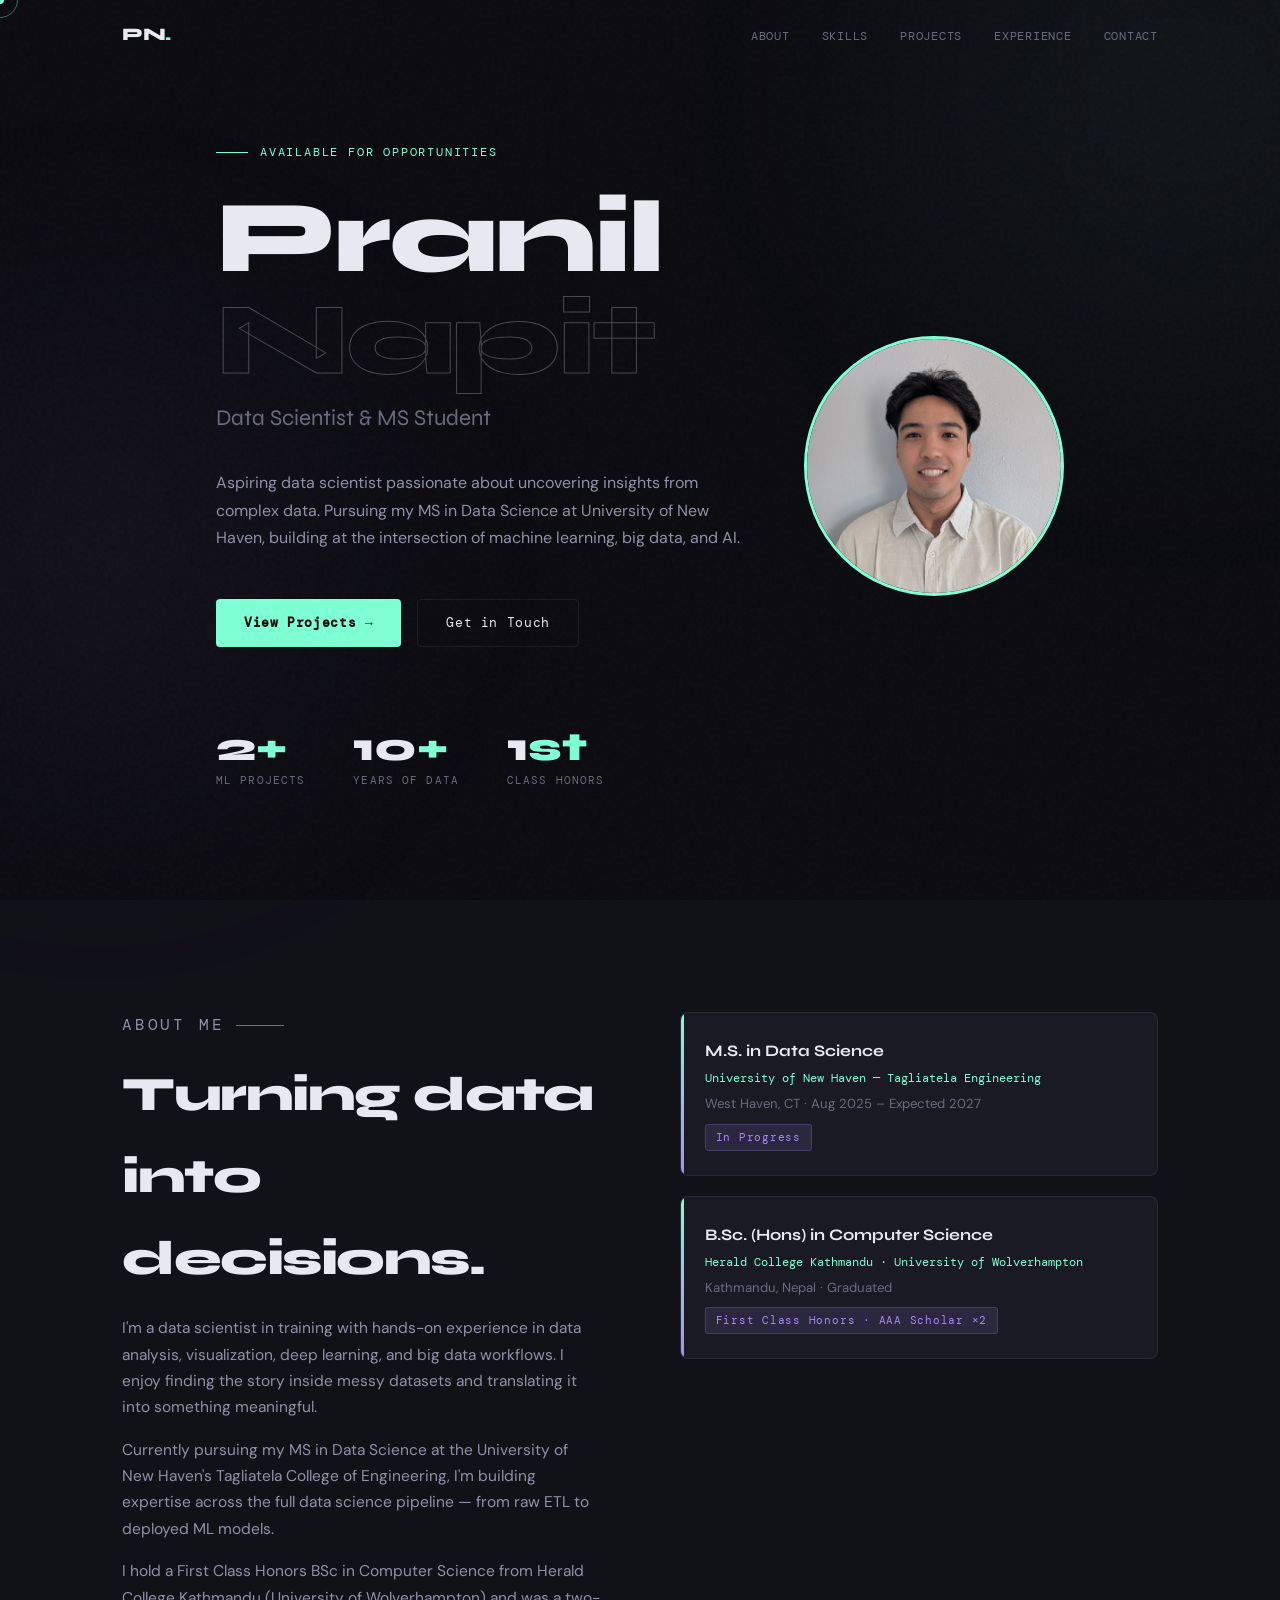
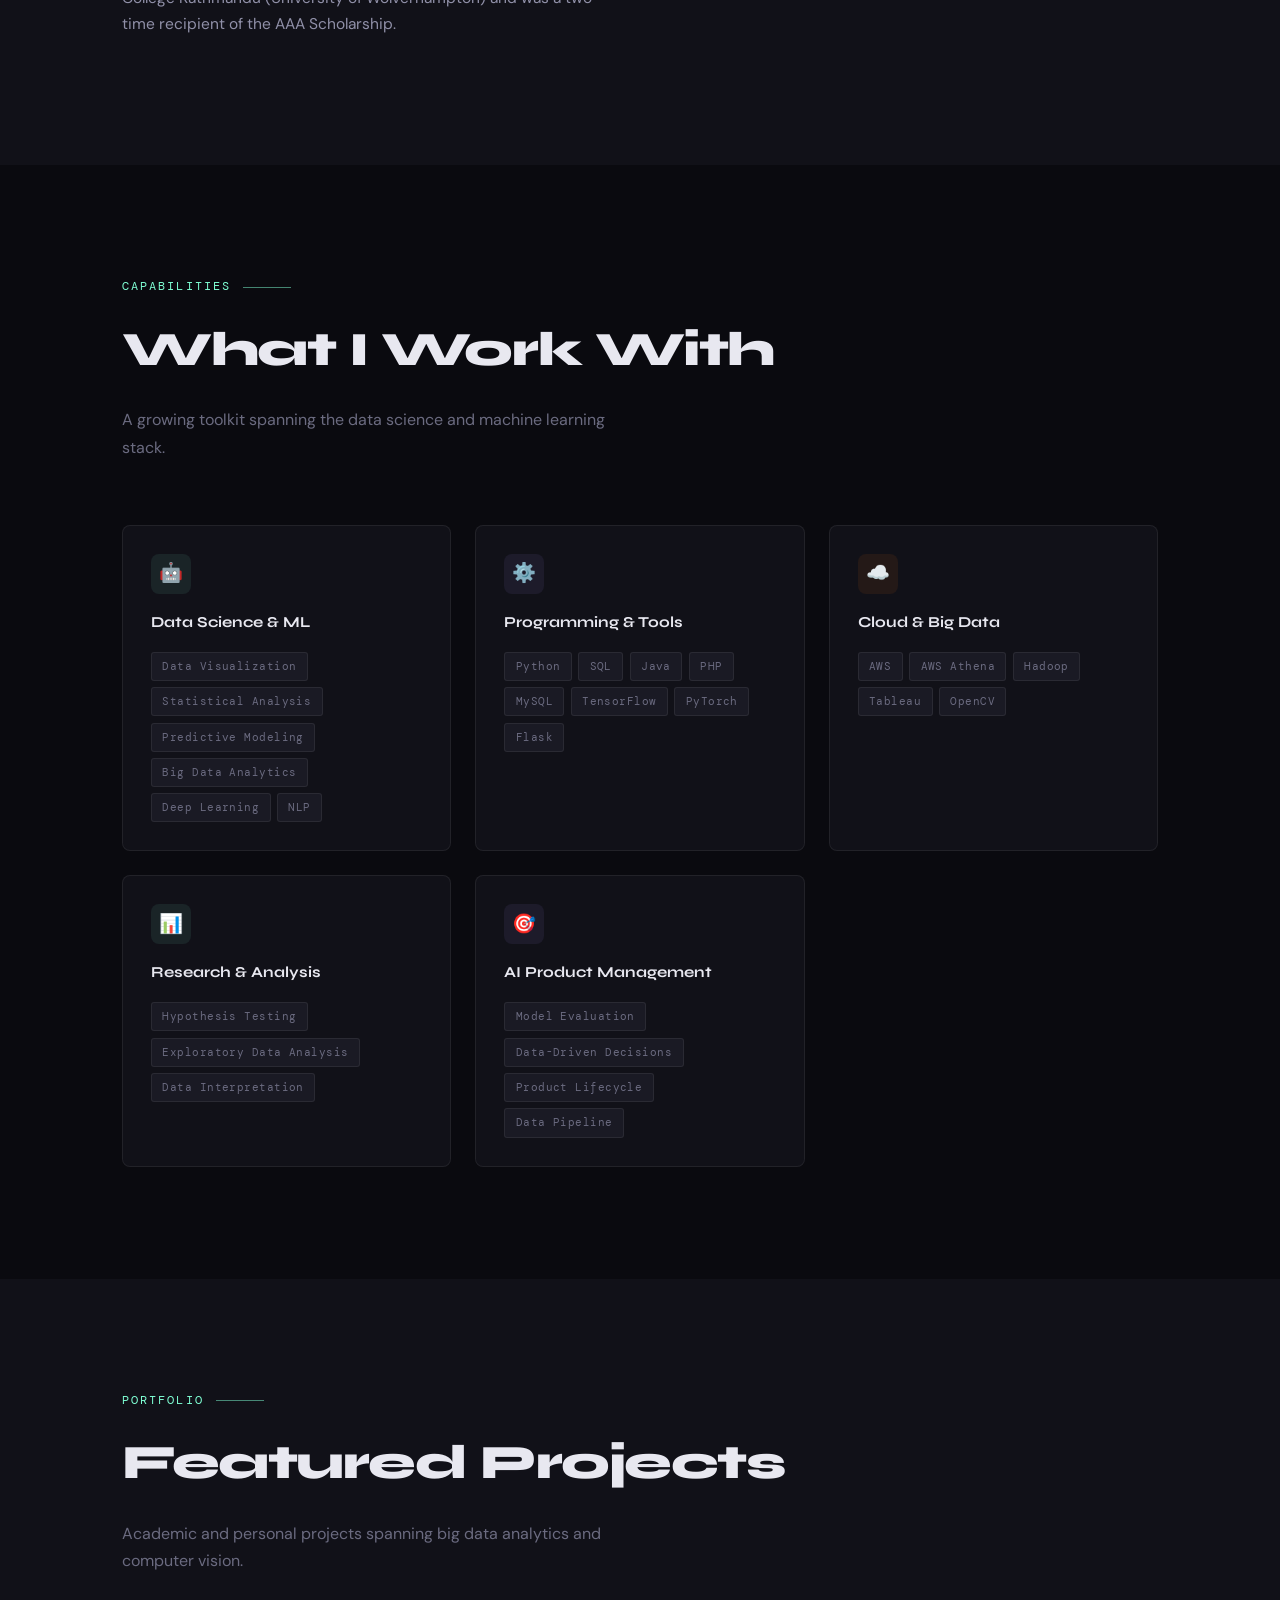
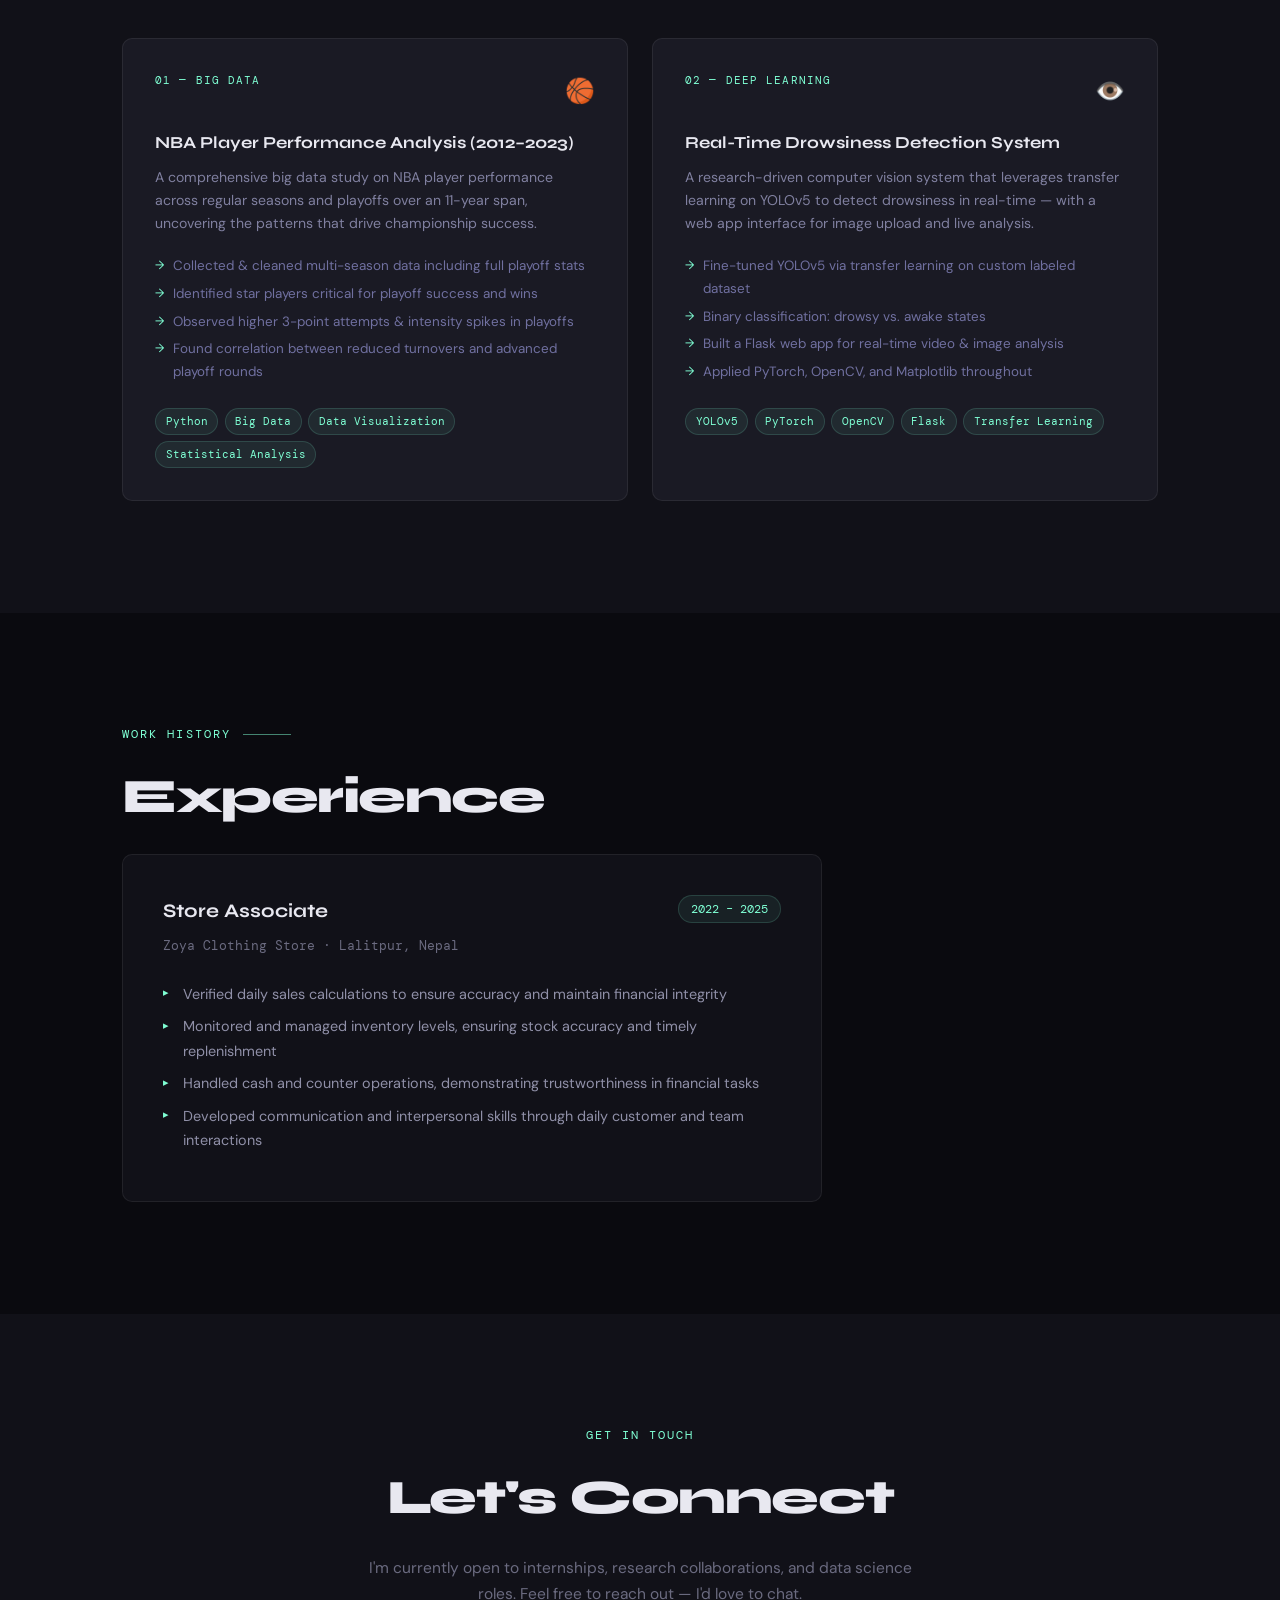
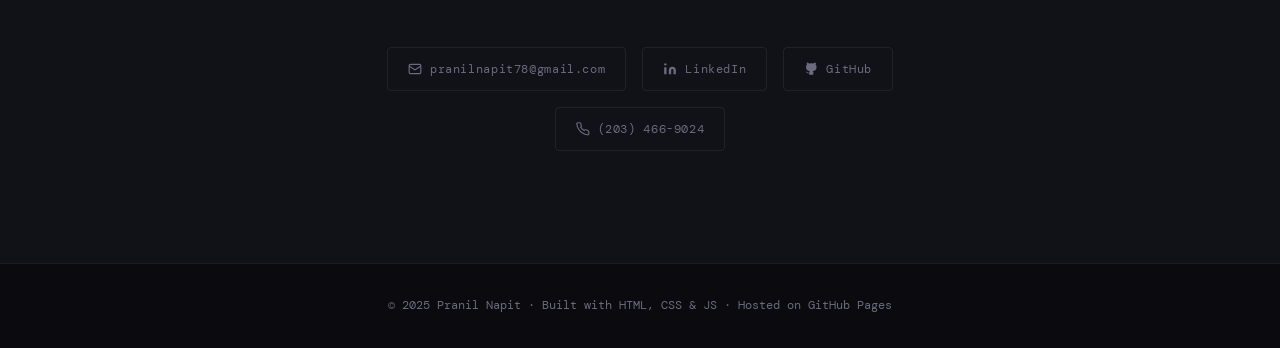
==== commit c2182686: "Final Changes Final" ====
--- a/index.html
+++ b/index.html
@@ -404,6 +404,8 @@
   <!-- HERO -->
   <section id="hero">
     <div class="container">
+      <div style="display:flex; align-items:center; gap:3rem; flex-wrap: wrap;">
+        <div style="flex:1; min-width:280px;">
       <p class="hero-tag">Available for opportunities</p>
       <h1 class="hero-name">
         <span class="first">Pranil</span><br>
@@ -433,6 +435,9 @@
           <div class="stat-label">Class Honors</div>
         </div>
       </div>
+      </div>
+      <img src="img.jpg" alt="Pranil Napit" style="width:260px; height:260px; border-radius:50%; object-fit:cover; border:3px solid var(--accent); flex-shrink:0; opacity:0; animation:fadeUp 0.7s 0.5s forwards;">
+    </div>
     </div>
   </section>
 
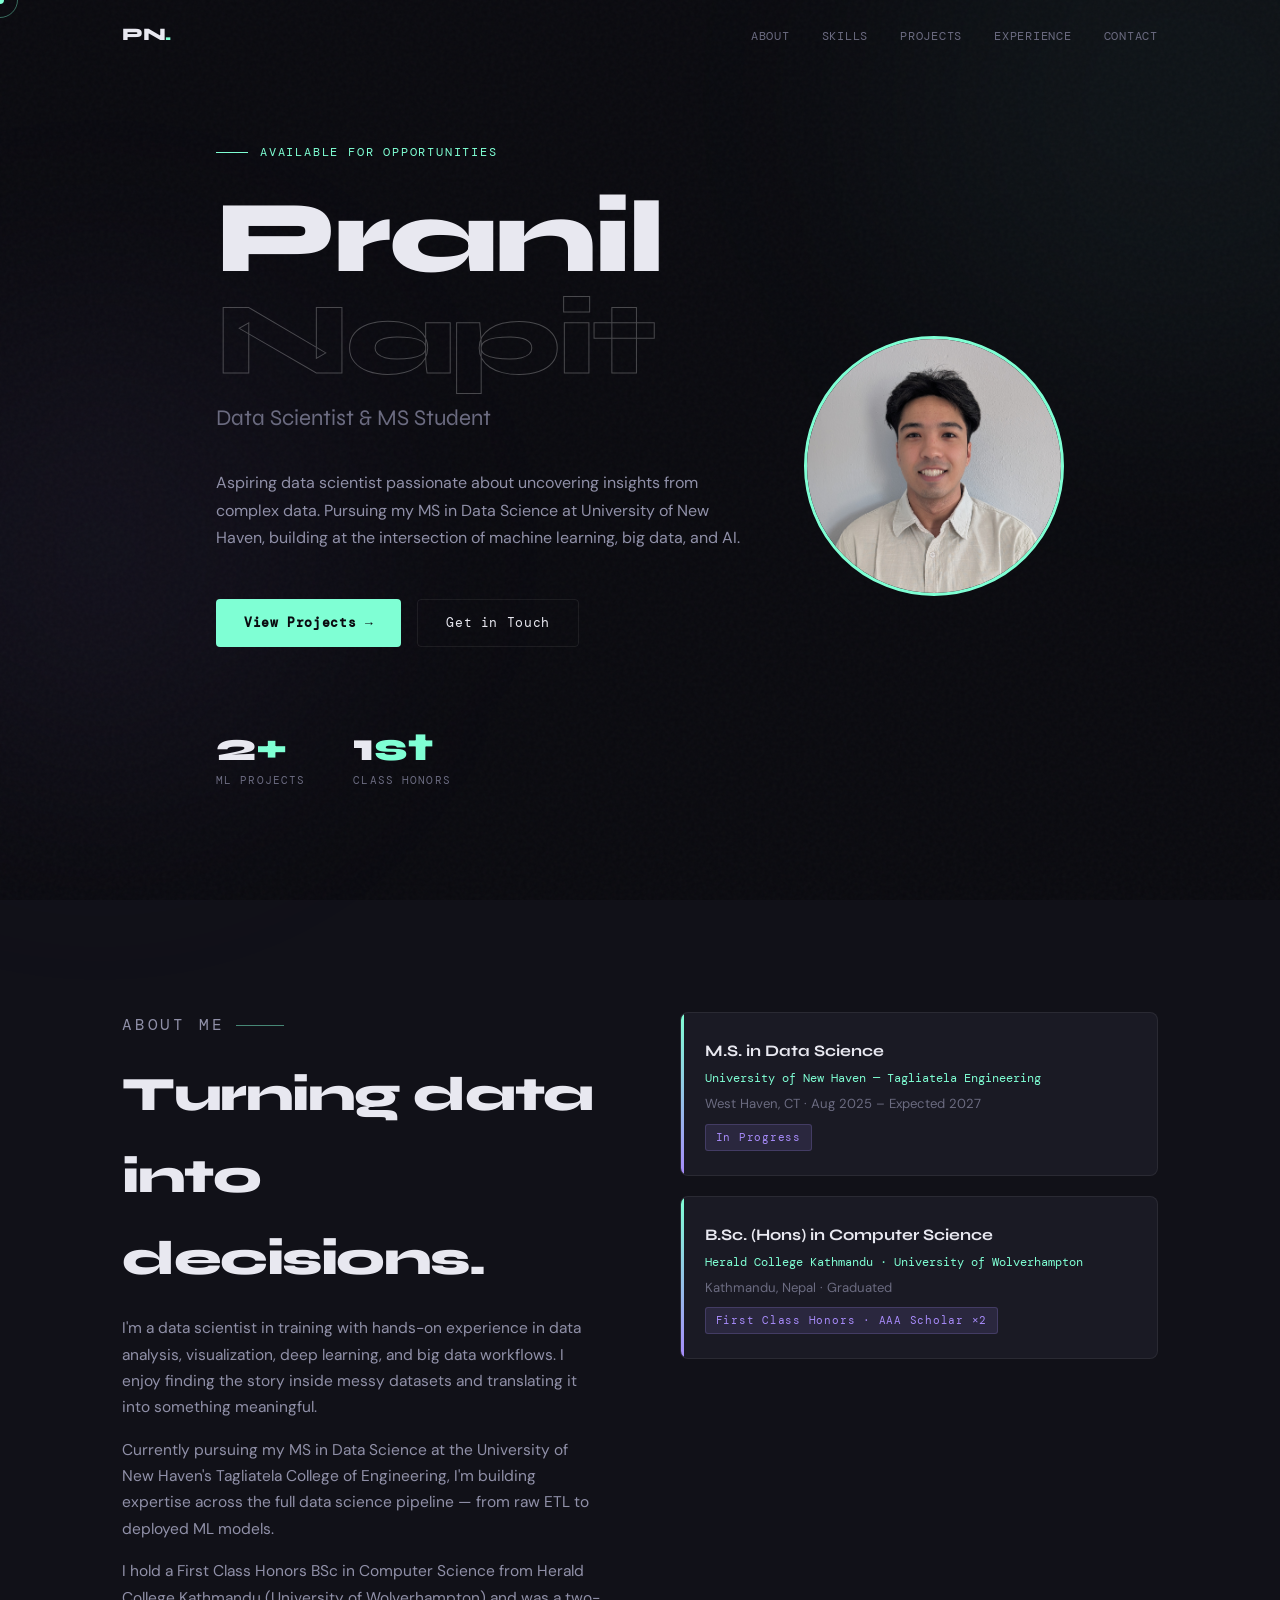
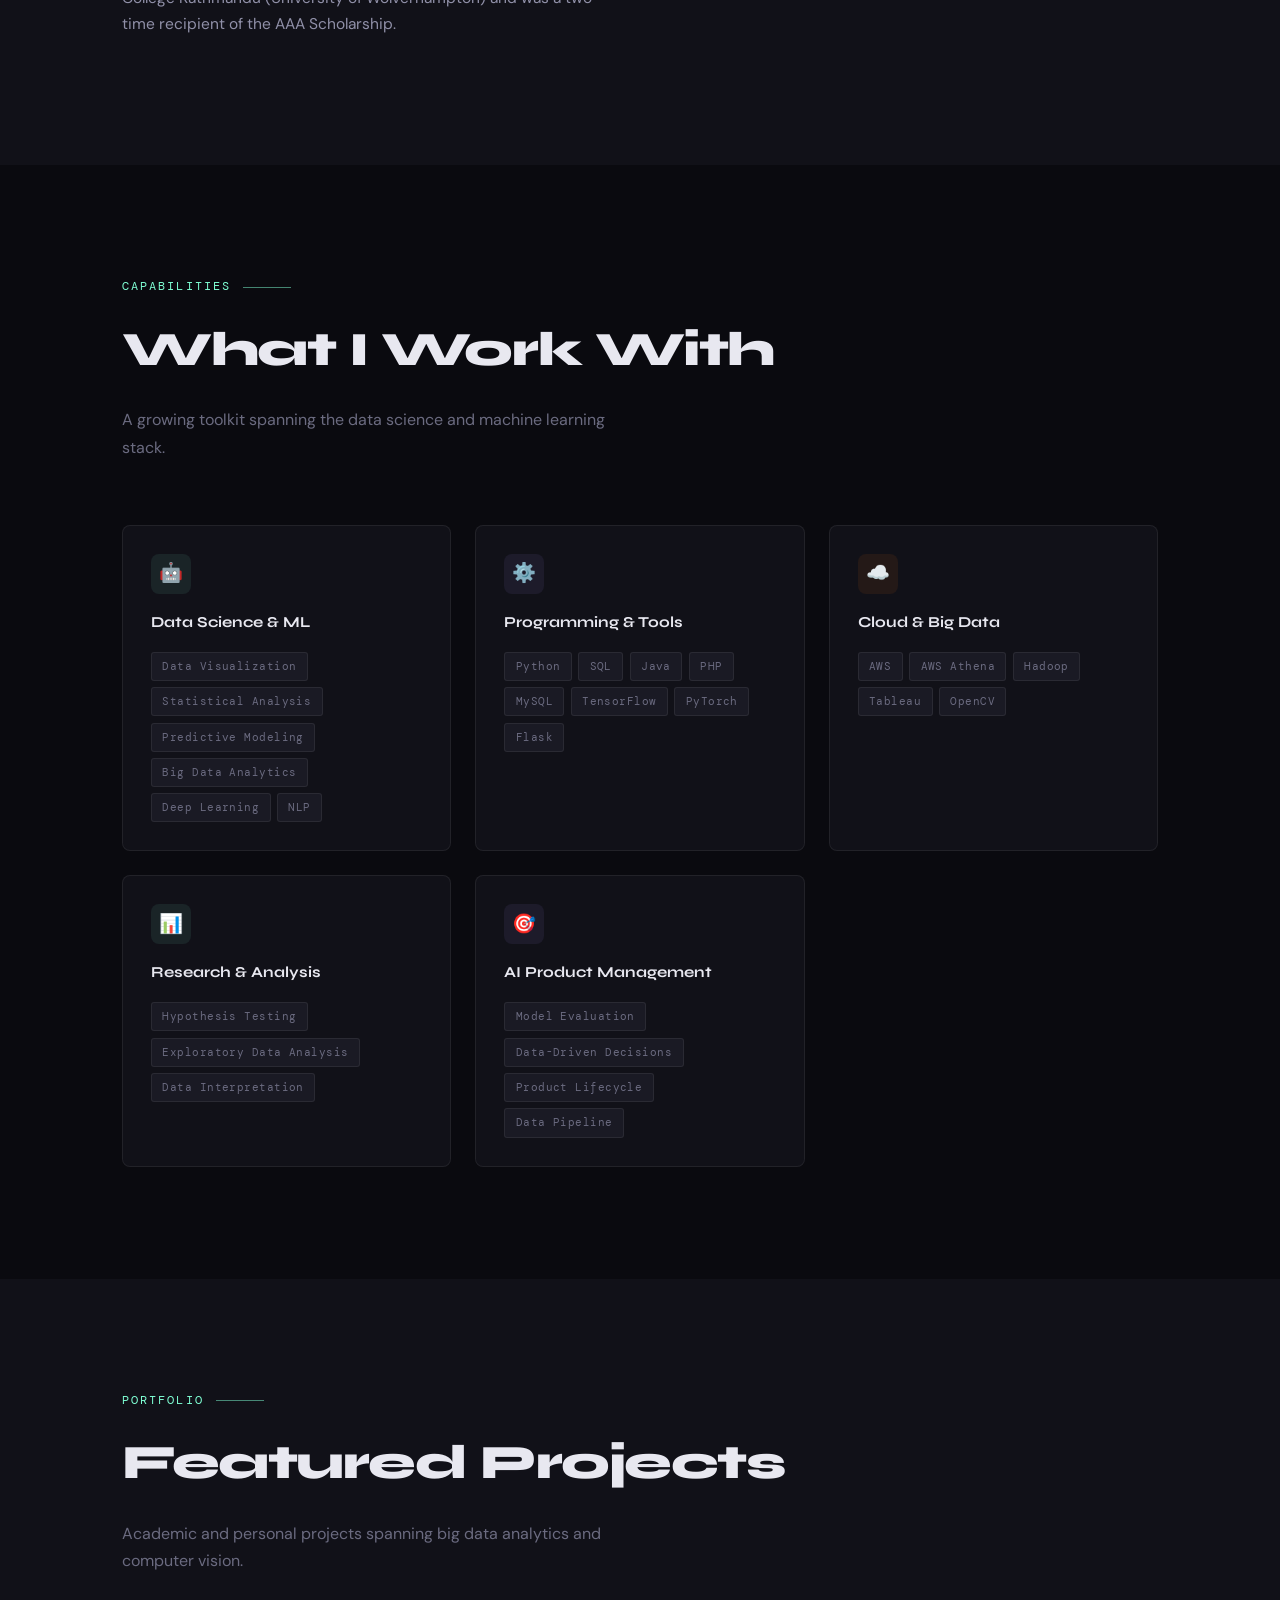
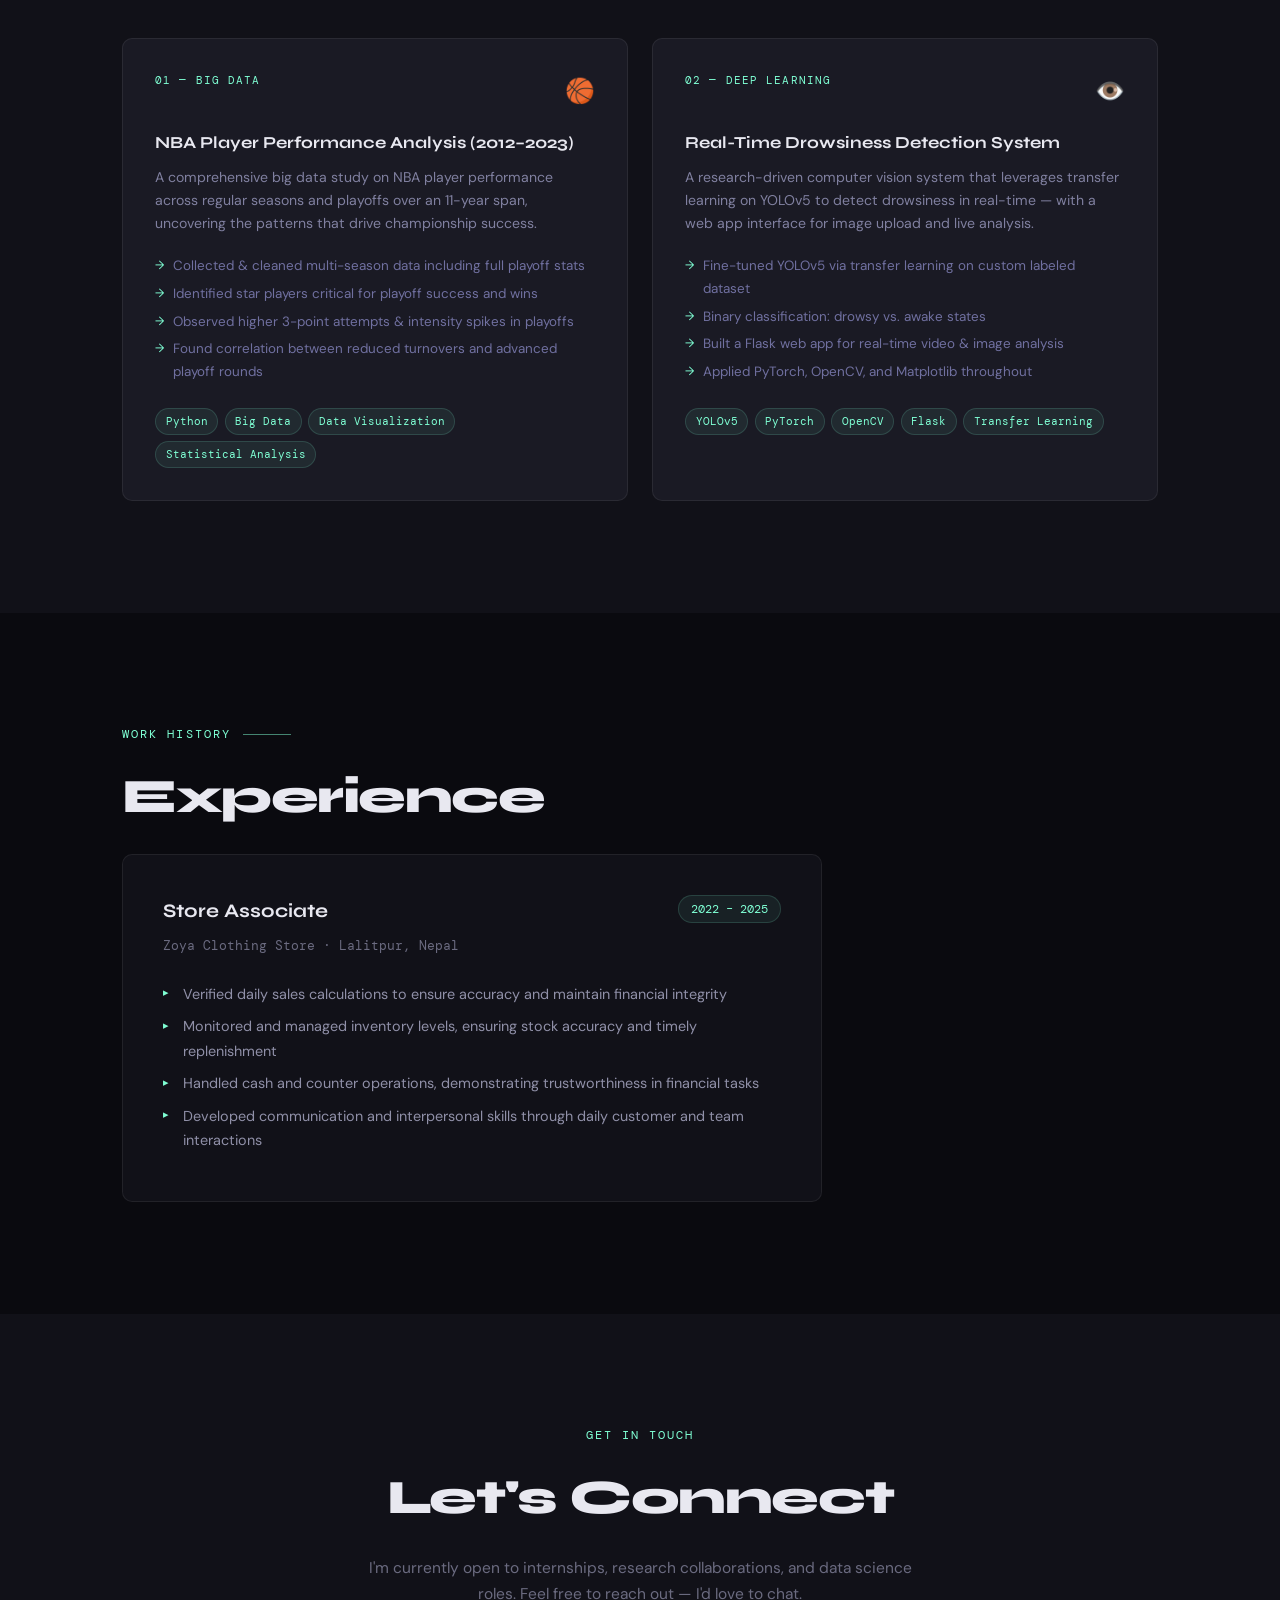
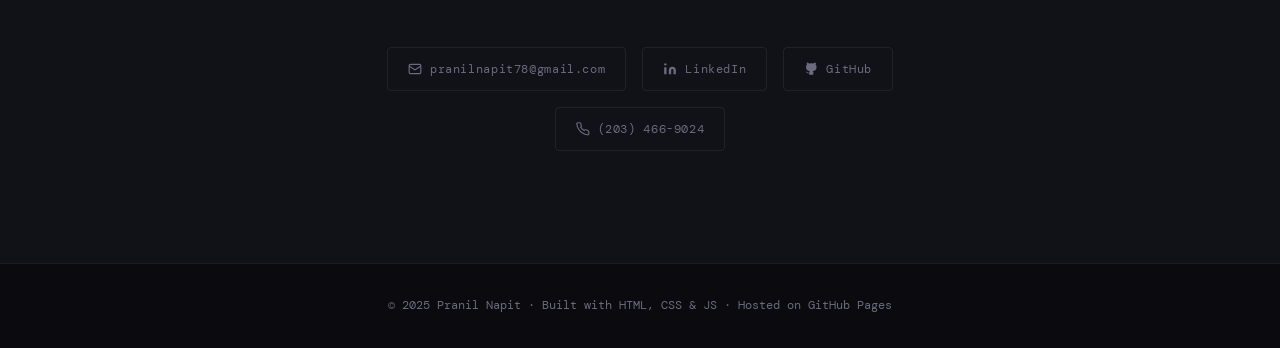
==== commit c5571ff8: "Final final final final" ====
--- a/index.html
+++ b/index.html
@@ -425,10 +425,6 @@
         <div>
           <div class="stat-num">2<span>+</span></div>
           <div class="stat-label">ML Projects</div>
-        </div>
-        <div>
-          <div class="stat-num">10<span>+</span></div>
-          <div class="stat-label">Years of Data</div>
         </div>
         <div>
           <div class="stat-num">1<span>st</span></div>
